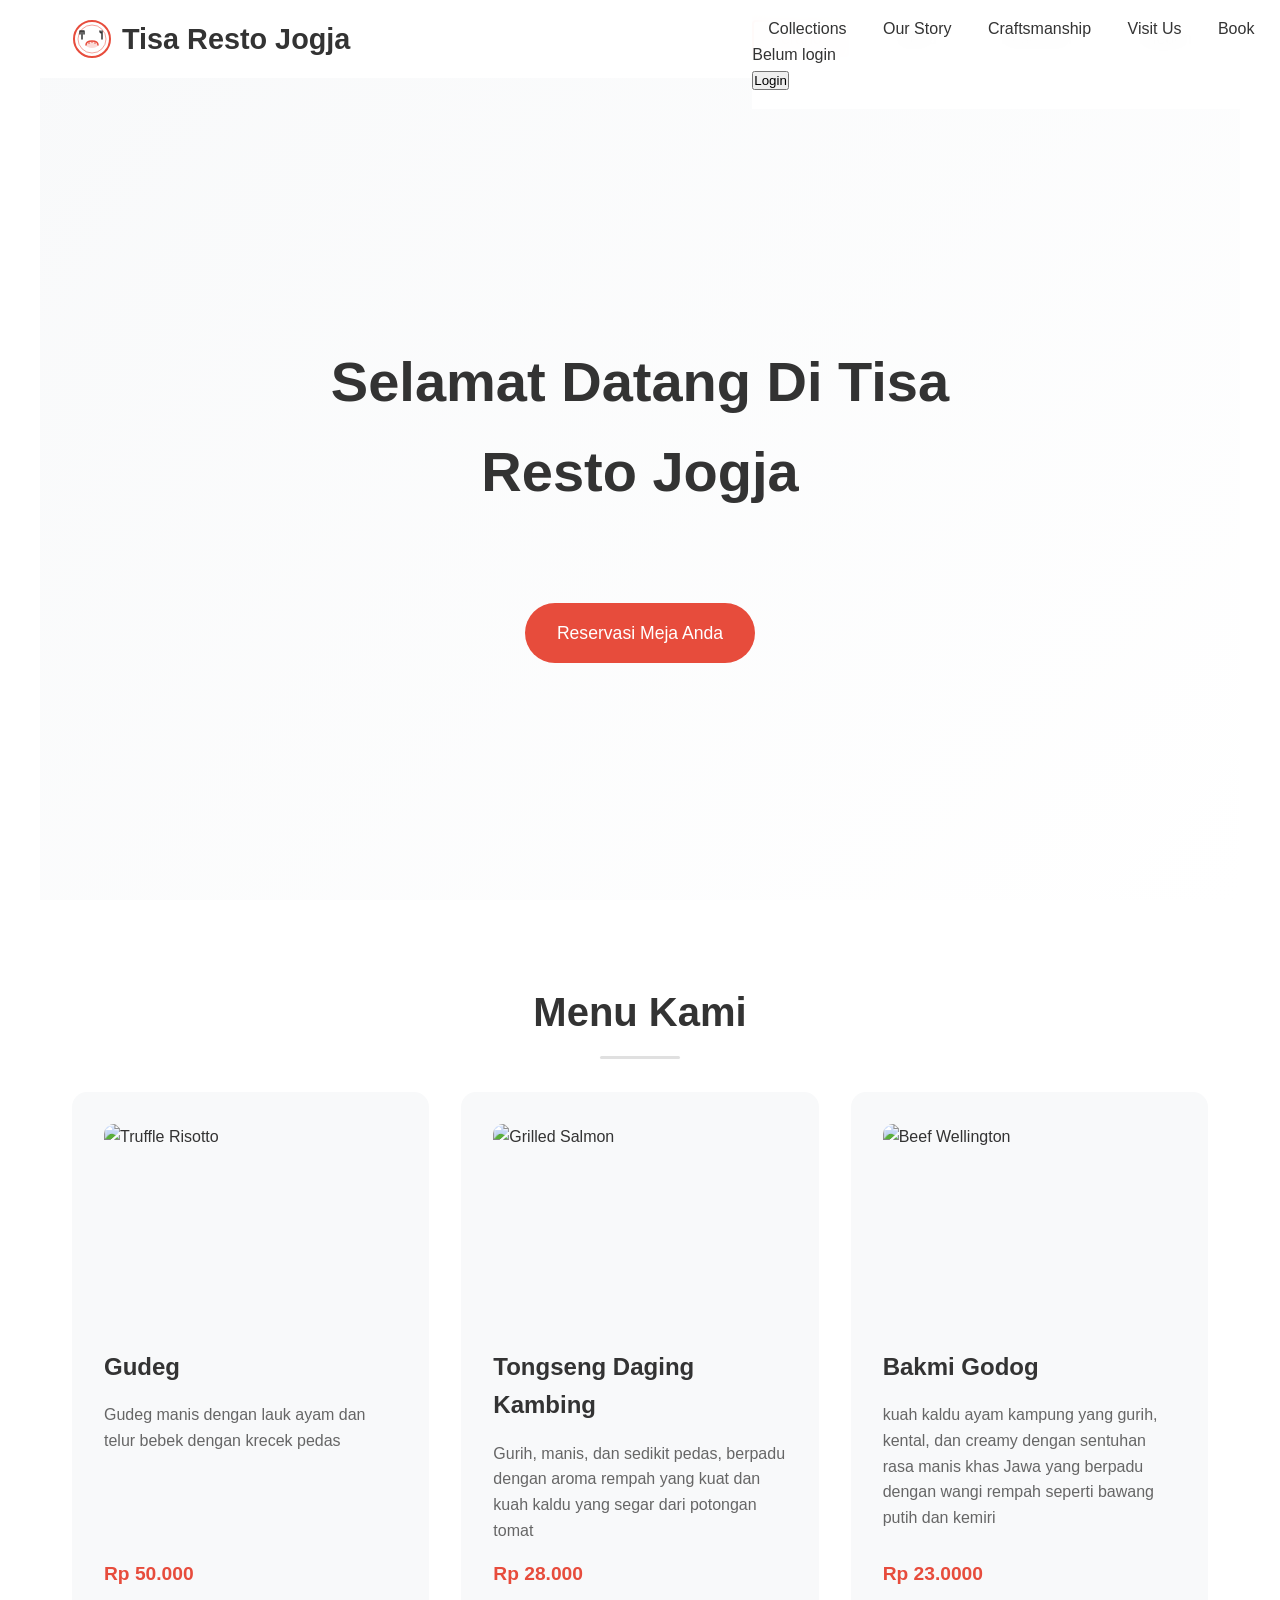
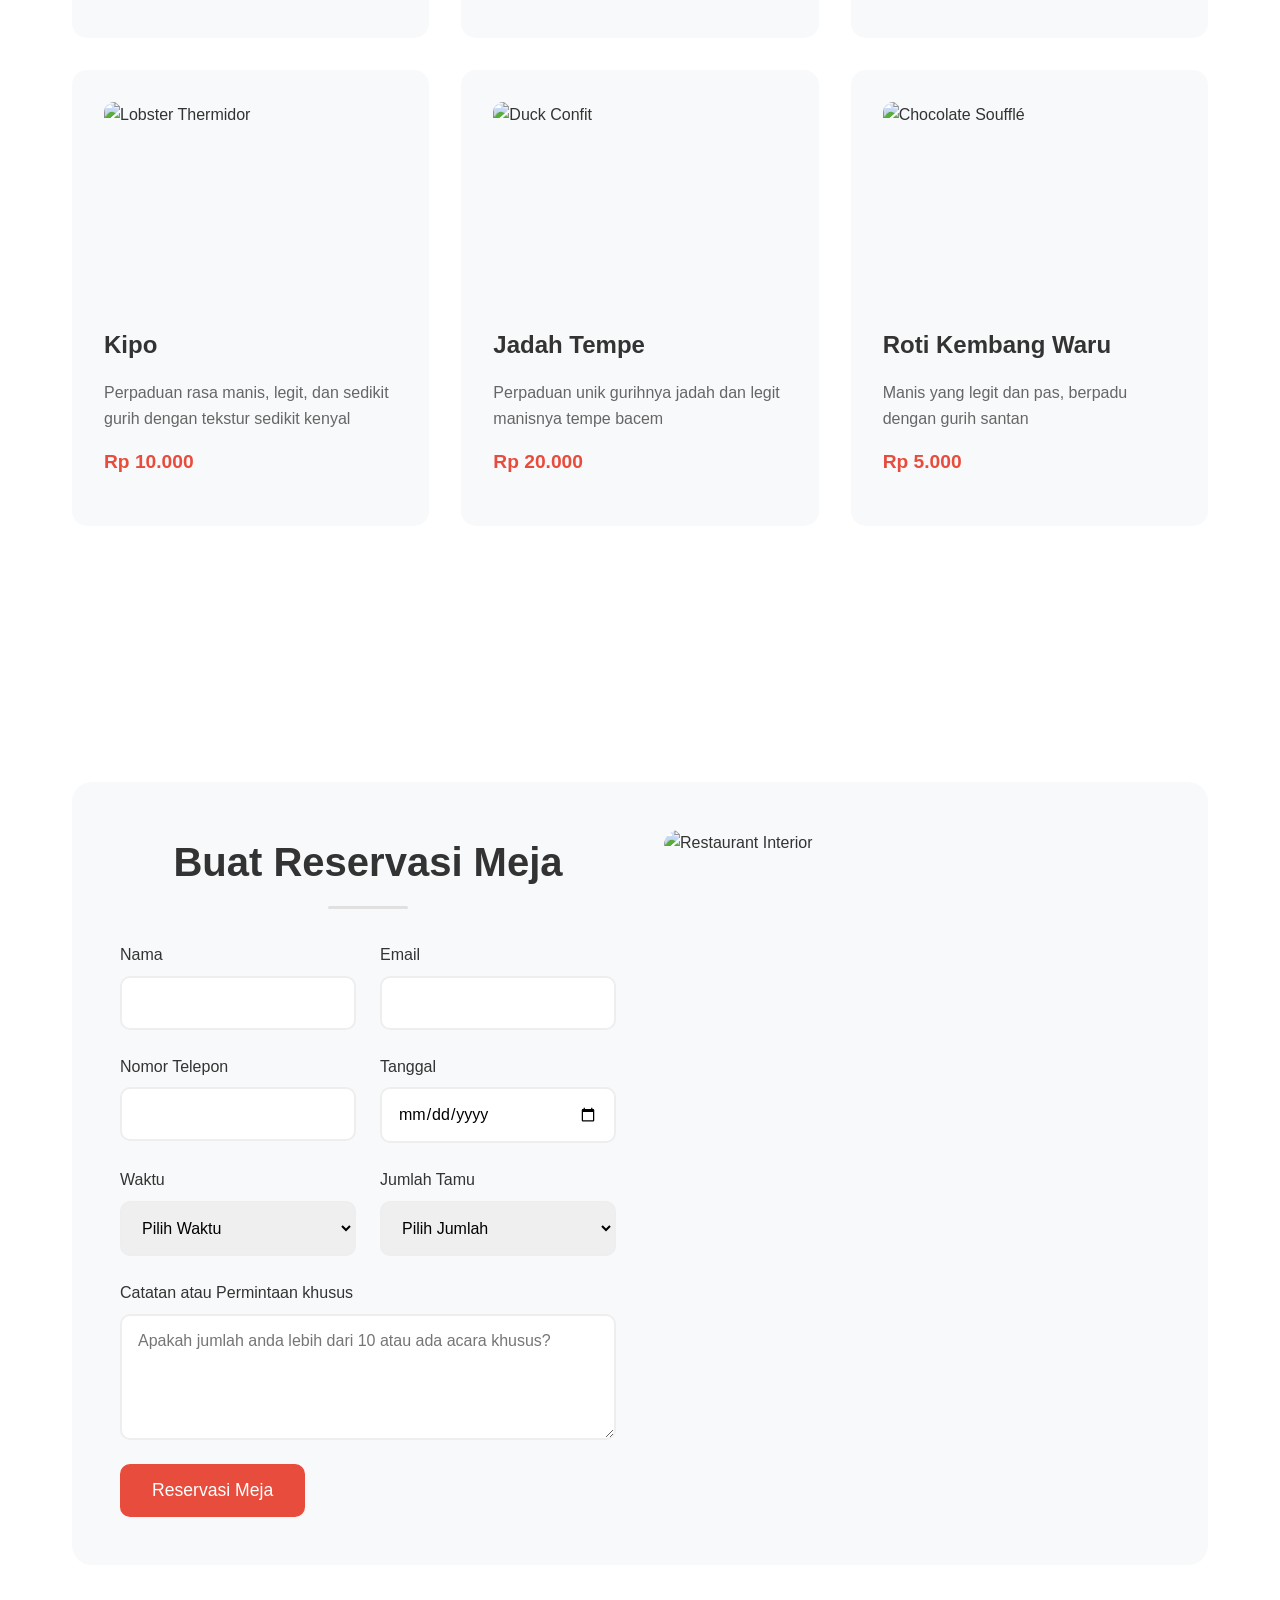
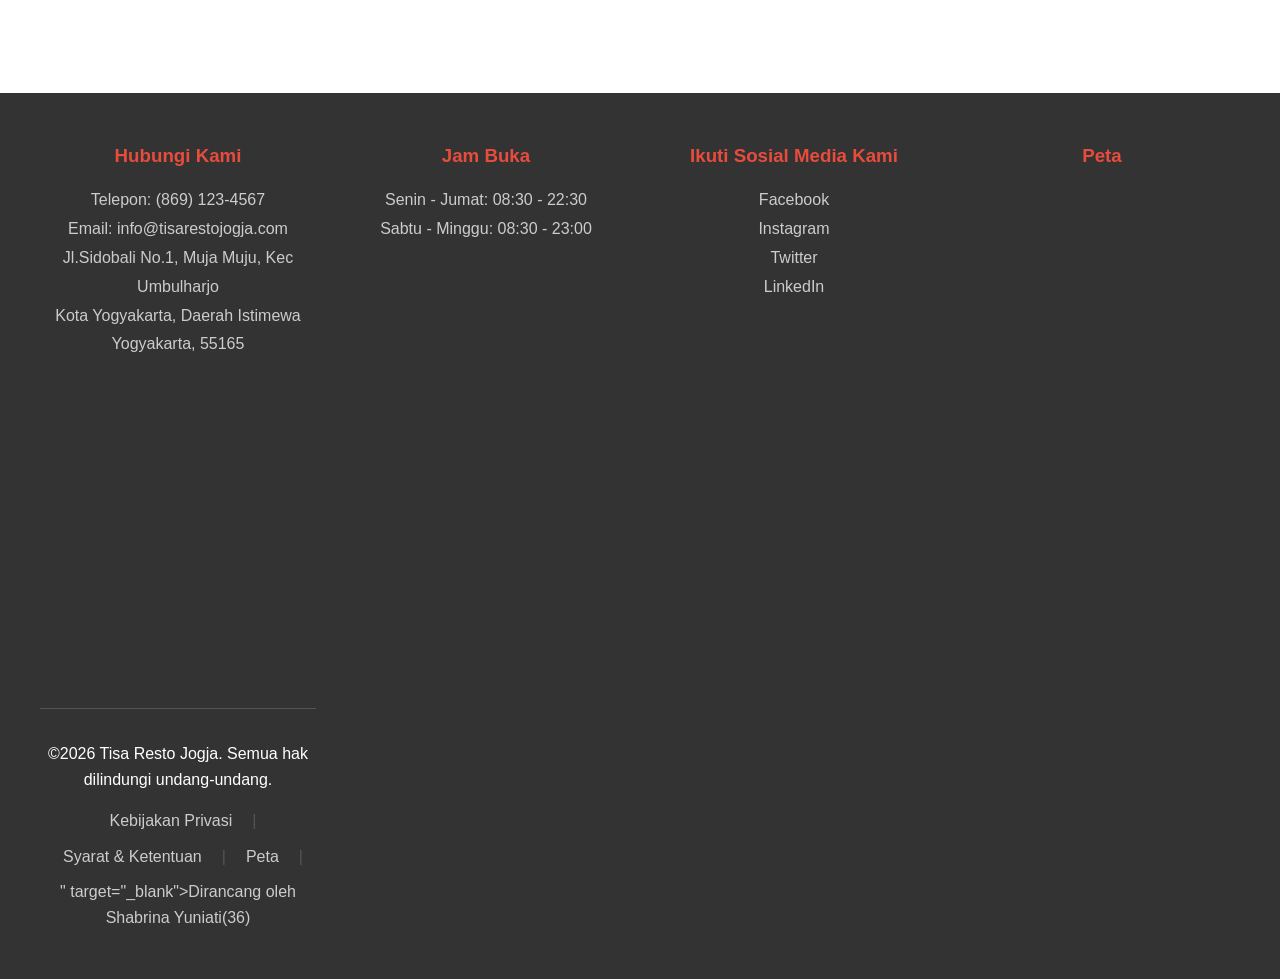
==== index.html @ 6a13082f "Update index.html" ====
<!DOCTYPE html>
<html lang="en">
<head>
    <meta charset="UTF-8">
    <meta name="viewport" content="width=device-width, initial-scale=1.0">
    <title>Tisa Resto Jogja - Makanan Tradisional Jogja</title>
    <link rel="stylesheet" href="tooplate-bistro-elegance.css">
<!--

Tooplate 2148 Bistro Elegance

https://www.tooplate.com/view/2148-bistro-elegance

Free HTML CSS Template

-->
</head>
<body>
    <!-- Navigation -->
    <nav>
        <div class="nav-container">
            <a href="#home" class="logo">
                <svg width="40" height="40" viewBox="0 0 40 40" fill="none" xmlns="http://www.w3.org/2000/svg">
                    <!-- Plate/Circle -->
                    <circle cx="20" cy="20" r="18" stroke="#e74c3c" stroke-width="2" fill="none"/>
                    <circle cx="20" cy="20" r="14" stroke="#e74c3c" stroke-width="1" fill="none" opacity="0.5"/>
                    
                    <!-- Fork -->
                    <path d="M10 12 L10 20 M8 12 L8 15 M12 12 L12 15 M8 12 L12 12" stroke="#333" stroke-width="1.5" stroke-linecap="round" stroke-linejoin="round"/>
                    
                    <!-- Knife -->
                    <path d="M30 12 L30 20 M28 12 Q28 14 30 14" stroke="#333" stroke-width="1.5" stroke-linecap="round" stroke-linejoin="round" fill="none"/>
                    
                    <!-- Chef's hat accent -->
                    <ellipse cx="20" cy="26" rx="6" ry="3" fill="#e74c3c" opacity="0.2"/>
                    <path d="M14 26 C14 24 16 22 20 22 C24 22 26 24 26 26" stroke="#e74c3c" stroke-width="1.5" stroke-linecap="round" fill="none"/>
                    <circle cx="17" cy="24" r="1" fill="#e74c3c" opacity="0.6"/>
                    <circle cx="20" cy="23" r="1" fill="#e74c3c" opacity="0.6"/>
                    <circle cx="23" cy="24" r="1" fill="#e74c3c" opacity="0.6"/>
                </svg>
                <span>Tisa Resto Jogja</span>
            </a>
            <ul class="nav-links">
                <li><a href="#home" class="active">Beranda</a></li>
                <li><a href="#menu">Menu</a></li>
                <li><a href="#reservation">Reservasi</a></li>
                <li><a href="#contact">Telepon</a></li>
            <nav class="nav-main">
                <a href="#collections">Collections</a>
                <a href="#story">Our Story</a>
                <a href="#craftsmanship">Craftsmanship</a>
                <a href="#contact">Visit Us</a>
                <a href="#contact" class="nav-cta">Book </a>
                <p id="userInfo">Belum login</p>
<div id="authArea">
    <button onclick="goLogin()" class="nav-cta">Login</button>
</div>
            </ul>
            <div class="menu-toggle">
                <span></span>
                <span></span>
                <span></span>
            </div>
        </div>
    </nav>

    <!-- Hero Section -->
    <section id="home" class="hero">
        <div class="diagonal-grid"></div>
        <div class="static-decoration"></div>
        <div class="bottom-right-decoration"></div>
        <div class="hero-content">
            <h1>Selamat Datang Di Tisa Resto Jogja</h1>
            <p>
                <span class="text-option">Rasakan keunggulan kuliner dalam suasana yang penuh keanggunan dan kemewahan</span>
                <span class="text-option">Temukan cita rasa istimewa yang dibuat dengan penuh ketelitian</span>
                <span class="text-option">Tempat di mana santapan mewah bertemu dengan momen-momen tak terlupakan</span>
            </p>
            <a href="#reservation" class="cta-btn">Reservasi Meja Anda</a>
        </div>
    </section>

    <!-- Menu Section -->
    <section id="menu">
        <h2>Menu Kami</h2>
        <div class="menu-grid">
            <div class="menu-item">
                <img src="https://images.unsplash.com/photo-1476124369491-e7addf5db371?w=400&h=200&fit=crop&crop=center" alt="Truffle Risotto" class="menu-item-image">
                <div class="menu-item-content">
                    <h3>Gudeg</h3>
                    <p>Gudeg manis dengan lauk ayam dan telur bebek dengan krecek pedas</p>
                    <div class="price">Rp 50.000</div>
                </div>
            </div>
            <div class="menu-item">
                <img src="https://images.unsplash.com/photo-1467003909585-2f8a72700288?w=400&h=200&fit=crop&crop=center" alt="Grilled Salmon" class="menu-item-image">
                <div class="menu-item-content">
                    <h3>Tongseng Daging Kambing</h3>
                    <p>Gurih, manis, dan sedikit pedas, berpadu dengan aroma rempah yang kuat dan kuah kaldu yang segar dari potongan tomat</p>
                    <div class="price">Rp 28.000</div>
                </div>
            </div>
            <div class="menu-item">
                <img src="https://images.unsplash.com/photo-1546833999-b9f581a1996d?w=400&h=200&fit=crop&crop=center" alt="Beef Wellington" class="menu-item-image">
                <div class="menu-item-content">
                    <h3>Bakmi Godog</h3>
                    <p>kuah kaldu ayam kampung yang gurih, kental, dan creamy dengan sentuhan rasa manis khas Jawa yang berpadu dengan wangi rempah seperti bawang putih dan kemiri</p>
                    <div class="price">Rp 23.0000</div>
                </div>
            </div>
            <div class="menu-item">
                <img src="https://images.unsplash.com/photo-1615141982883-c7ad0e69fd62?w=400&h=200&fit=crop&crop=center" alt="Lobster Thermidor" class="menu-item-image">
                <div class="menu-item-content">
                    <h3>Kipo</h3>
                    <p>Perpaduan rasa manis, legit, dan sedikit gurih dengan tekstur sedikit kenyal</p>
                    <div class="price">Rp 10.000</div>
                </div>
            </div>
            <div class="menu-item">
                <img src="https://images.unsplash.com/photo-1544025162-d76694265947?w=400&h=200&fit=crop&crop=center" alt="Duck Confit" class="menu-item-image">
                <div class="menu-item-content">
                    <h3>Jadah Tempe</h3>
                    <p>Perpaduan unik gurihnya jadah dan legit manisnya tempe bacem</p>
                    <div class="price">Rp 20.000</div>
                </div>
            </div>
            <div class="menu-item">
                <img src="https://images.unsplash.com/photo-1578985545062-69928b1d9587?w=400&h=200&fit=crop&crop=center" alt="Chocolate Soufflé" class="menu-item-image">
                <div class="menu-item-content">
                    <h3>Roti Kembang Waru</h3>
                    <p>Manis yang legit dan pas, berpadu dengan gurih santan</p>
                    <div class="price">Rp 5.000</div>
                </div>
            </div>
        </div>
    </section>

    <!-- Reservation Section -->
    <section id="reservation">
        <div class="reservation">
            <div class="reservation-left">
                <h2>Buat Reservasi Meja</h2>
                <form class="reservation-form" onsubmit="handleReservation(event)">
                    <div class="form-group">
                        <label for="name">Nama</label>
                        <input type="text" id="name" name="name" required>
                    </div>
                    <div class="form-group">
                        <label for="email">Email</label>
                        <input type="email" id="email" name="email" required>
                    </div>
                    <div class="form-group">
                        <label for="phone">Nomor Telepon</label>
                        <input type="tel" id="phone" name="phone" required>
                    </div>
                    <div class="form-group">
                        <label for="date">Tanggal</label>
                        <input type="date" id="date" name="date" required>
                    </div>
                    <div class="form-group">
                        <label for="time">Waktu</label>
                        <select id="time" name="time" required>
                            <option value="">Pilih Waktu</option>
                            <option value="17:00">09:00</option>
                            <option value="17:30">10:00</option>
                            <option value="18:00">13:00</option>
                            <option value="18:30">14:00</option>
                            <option value="19:00">16:00</option>
                            <option value="19:30">17:00</option>
                            <option value="20:00">19:00</option>
                            <option value="20:30">20:00</option>
                            <option value="21:00">21:00</option>
                        </select>
                    </div>
                    <div class="form-group">
                        <label for="guests">Jumlah Tamu</label>
                        <select id="guests" name="guests" required>
                            <option value="">Pilih Jumlah</option>
                            <option value="1">1</option>
                            <option value="2">2</option>
                            <option value="3">3</option>
                            <option value="4">4</option>
                            <option value="5">5</option>
                            <option value="6">6</option>
                            <option value="7">7</option>
                            <option value="8">8</option>
                            <option value="9">9</option>
                            <option value="10">10</option>
                        </select>
                    </div>
                    <div class="form-group full-width">
                        <label for="special">Catatan atau Permintaan khusus</label>
                        <textarea id="special" name="special" rows="5" placeholder="Apakah jumlah anda lebih dari 10 atau ada acara khusus?"></textarea>
                    </div>
                    <button type="submit" class="submit-btn">Reservasi Meja</button>
                </form>
            </div>
            <div class="reservation-right">
                <img src="https://images.unsplash.com/photo-1517248135467-4c7edcad34c4?w=800&h=600&fit=crop&crop=center" alt="Restaurant Interior" class="reservation-image">
            </div>
        </div>
    </section>

    <!-- Footer -->
    <footer id="contact">
        <div class="footer-content">
            <div class="footer-section">
                <h3>Hubungi Kami</h3>
                <p>Telepon: (869) 123-4567<br>
                Email: info@tisarestojogja.com<br>
                Jl.Sidobali No.1, Muja Muju, Kec Umbulharjo<br>
                Kota Yogyakarta, Daerah Istimewa Yogyakarta, 55165</p>
            </div>
            <div class="footer-section">
                <h3>Jam Buka</h3>
                <p>Senin - Jumat: 08:30 - 22:30<br>
                Sabtu - Minggu: 08:30 - 23:00<br>
            </div>
            <div class="footer-section">
                <h3>Ikuti Sosial Media Kami</h3>
                <p><a href="#">Facebook</a><br>
                <a href="#">Instagram</a><br>
                <a href="#">Twitter</a><br>
                <a href="#">LinkedIn</a></p>
            </div>
            <div class="footer-section">
                <h3>Peta</h3>
            <iframe src="https://www.google.com/maps/embed?pb=!1m18!1m12!1m3!1d3952.8996318537265!2d110.39538499999999!3d-7.800449999999997!2m3!1f0!2f0!3f0!3m2!1i1024!2i768!4f13.1!3m3!1m2!1s0x2e7a5704cda73563%3A0x203dd9b6541ffe28!2sOFTHREE%20JOGS!5e0!3m2!1sid!2sid!4v1779525097001!5m2!1sid!2sid" width="600" height="450" style="border:0;" allowfullscreen="" loading="lazy" referrerpolicy="no-referrer-when-downgrade"></iframe>
        </div>
        <div style="margin-top: 2rem; padding-top: 2rem; border-top: 1px solid #555; text-align: center;">
            <p>&copy;2026 Tisa Resto Jogja. Semua hak dilindungi undang-undang.</p>
            <div class="footer-links">
                <a href="#">Kebijakan Privasi</a>
                <span>|</span>
                <a href="#">Syarat & Ketentuan</a>
                <span>|</span>
                <a href="#">Peta</a>
                <span>|</span>
                <a rel="nofollow noopener" href="<iframe src="https://www.google.com/maps/embed?pb=!1m18!1m12!1m3!1d3952.8996318537265!2d110.39538499999999!3d-7.800449999999997!2m3!1f0!2f0!3f0!3m2!1i1024!2i768!4f13.1!3m3!1m2!1s0x2e7a5704cda73563%3A0x203dd9b6541ffe28!2sOFTHREE%20JOGS!5e0!3m2!1sid!2sid!4v1779525097001!5m2!1sid!2sid" width="600" height="450" style="border:0;" allowfullscreen="" loading="lazy" referrerpolicy="no-referrer-when-downgrade"></iframe>" target="_blank">Dirancang oleh Shabrina Yuniati(36)</a>
            </div>
        </div>
    </footer>

    <!-- Ingredients Modal -->
    <div id="ingredientsModal" class="modal">
        <div class="modal-content">
            <span class="close" onclick="closeModal()">&times;</span>
            <h3 id="modalTitle">Dish Ingredients</h3>
            <ul id="ingredientsList" class="ingredient-list"></ul>
        </div>
    </div>
    </footer>
    <script src="template-maison-doree.js"></script>
      <script src="login/js/welcome.js"></script>
</body>
</html>
---- tooplate-bistro-elegance.css ----
@charset "utf-8";
/* CSS Document 

Tooplate 2148 Bistro Elegance

https://www.tooplate.com/view/2148-bistro-elegance

*/

* {
	margin: 0;
	padding: 0;
	box-sizing: border-box;
}

body {
	font-family: 'Arial', sans-serif;
	line-height: 1.6;
	color: #333;
	background: #fff;
	overflow-x: hidden;
}

/* Navigation */
nav {
	position: fixed;
	top: 0;
	width: 100%;
	background: rgba(255, 255, 255, 0.95);
	backdrop-filter: blur(10px);
	z-index: 1000;
	padding: 1rem 0;
	transition: all 0.3s ease;
}

.nav-container {
	max-width: 1200px;
	margin: 0 auto;
	display: flex;
	justify-content: space-between;
	align-items: center;
	padding: 0 2rem;
}

.logo {
	font-size: 1.8rem;
	font-weight: bold;
	color: #333;
	text-decoration: none;
	display: flex;
	align-items: center;
	gap: 10px;
	transition: all 0.3s ease;
}

.logo:hover {
	transform: translateY(-2px);
}

.logo svg {
	transition: transform 0.3s ease;
}

.logo:hover svg {
	transform: rotate(-10deg) scale(1.1);
}

.nav-links {
	display: flex;
	list-style: none;
	gap: 2rem;
}

.nav-links a {
	text-decoration: none;
	color: #333;
	font-weight: 500;
	transition: all 0.3s ease;
	cursor: pointer;
	padding: 8px 16px;
	border-radius: 4px;
	position: relative;
}

.nav-links a:hover,
.nav-links a.active {
	color: #e74c3c;
	border: 2px solid #e74c3c;
}

.menu-toggle {
	display: none;
	flex-direction: column;
	cursor: pointer;
}

.menu-toggle span {
	width: 25px;
	height: 3px;
	background: #333;
	margin: 3px 0;
	transition: 0.3s;
}

/* Hero Section with Diagonal Grid */
.hero {
	height: 100vh;
	position: relative;
	display: flex;
	align-items: center;
	justify-content: center;
	overflow: hidden;
	background: linear-gradient(135deg, #f8f9fa 0%, #ffffff 100%);
}

.diagonal-grid {
	position: absolute;
	bottom: 0;
	left: 0;
	width: 100%;
	height: 100%;
	overflow: hidden;
	z-index: 1;
}

.soft-block {
	position: absolute;
	height: 800px;
	background: #f0f0f0;
	transform: rotate(45deg);
	animation: moveBackForth 20s ease-in-out infinite;
	border-radius: 5px;
	opacity: 0.4;
}

@keyframes moveBackForth {

	0%,
	100% {
		transform: translateX(-50px) rotate(45deg);
	}

	50% {
		transform: translateX(50px) rotate(45deg);
	}
}

.static-decoration {
	position: absolute;
	top: 0;
	right: 0;
	width: 400px;
	height: 400px;
	pointer-events: none;
	z-index: 1;
}

.bottom-right-decoration {
	position: absolute;
	bottom: 80px;
	right: 0;
	width: 300px;
	height: 200px;
	pointer-events: none;
	z-index: 1;
}

.static-block {
	position: absolute;
	background: linear-gradient(45deg, #f0f0f0, #e5e5e5, #f5f5f5);
	transform: rotate(45deg);
	border-radius: 3px;
	opacity: 0.6;
}

.static-block-outline {
	position: absolute;
	background: transparent;
	border: 2px solid #e0e0e0;
	transform: rotate(45deg);
	border-radius: 3px;
	opacity: 0.6;
}

.red-block {
	position: absolute;
	background: #e74c3c;
	transform: rotate(45deg);
	border-radius: 4px;
	opacity: 0.7;
}

.red-block-outline {
	position: absolute;
	background: transparent;
	border: 2px solid #e74c3c;
	transform: rotate(45deg);
	border-radius: 4px;
	opacity: 0.7;
}

.hero-content {
	text-align: center;
	z-index: 2;
	max-width: 800px;
	padding: 0 2rem;
	margin-top: 100px;
}

.hero h1 {
	font-size: 3.5rem;
	margin-bottom: 1rem;
	animation: fadeInUp 1s ease;
}

.hero p {
	font-size: 1.2rem;
	margin-bottom: 2rem;
	color: #666;
	animation: fadeInUp 1s ease 0.3s both;
	position: relative;
	min-height: 2em;
	display: flex;
	justify-content: center;
	align-items: center;
}

.text-option {
	position: absolute;
	width: 100%;
	text-align: center;
	left: 0;
	right: 0;
	opacity: 0;
	animation: textCycle 12s ease-in-out infinite;
	white-space: normal;
	padding: 0 20px;
}

.text-option:nth-child(1) {
	animation-delay: 0s;
}

.text-option:nth-child(2) {
	animation-delay: 4s;
}

.text-option:nth-child(3) {
	animation-delay: 8s;
}

@keyframes textCycle {

	0%,
	100% {
		opacity: 0;
		transform: translateY(20px) scale(0.95);
	}

	8%,
	25% {
		opacity: 1;
		transform: translateY(0) scale(1);
	}

	33% {
		opacity: 0;
		transform: translateY(-20px) scale(0.95);
	}
}

.cta-btn {
	background: #e74c3c;
	color: white;
	padding: 1rem 2rem;
	border: none;
	border-radius: 50px;
	font-size: 1.1rem;
	cursor: pointer;
	transition: all 0.3s ease;
	animation: fadeInUp 1s ease 0.6s both;
	text-decoration: none;
	display: inline-block;
}

.cta-btn:hover {
	background: #c0392b;
	transform: translateY(-3px);
	box-shadow: 0 10px 20px rgba(231, 76, 60, 0.3);
}

@keyframes fadeInUp {
	from {
		opacity: 0;
		transform: translateY(30px);
	}

	to {
		opacity: 1;
		transform: translateY(0);
	}
}

/* Section Styles */
section {
	padding: 5rem 2rem;
	max-width: 1200px;
	margin: 0 auto;
}

h2 {
	font-size: 2.5rem;
	text-align: center;
	margin-bottom: 3rem;
	color: #333;
	position: relative;
}

h2::after {
	content: '';
	position: absolute;
	bottom: -15px;
	left: 50%;
	transform: translateX(-50%);
	width: 80px;
	height: 3px;
	background: #e0e0e0;
	border-radius: 2px;
}

/* Menu Section */
.menu-grid {
	display: grid;
	grid-template-columns: repeat(auto-fit, minmax(300px, 1fr));
	gap: 2rem;
	margin-bottom: 3rem;
}

.menu-item {
	background: #f8f9fa;
	padding: 2rem;
	border-radius: 15px;
	transition: all 0.3s ease;
	cursor: pointer;
	position: relative;
	overflow: hidden;
	display: flex;
	flex-direction: column;
	height: 100%;
}

.menu-item-image {
	width: 100%;
	height: 200px;
	border-radius: 10px;
	margin-bottom: 1.5rem;
	object-fit: cover;
	transition: transform 0.3s ease;
}

.menu-item-image:hover {
	transform: scale(1.05);
}

.menu-item-content {
	flex: 1;
	display: flex;
	flex-direction: column;
}

.menu-item::before {
	content: '';
	position: absolute;
	top: 0;
	left: -100%;
	width: 100%;
	height: 100%;
	background: linear-gradient(90deg, transparent, rgba(231, 76, 60, 0.1), transparent);
	transition: left 0.5s ease;
}

.menu-item:hover::before {
	left: 100%;
}

.menu-item:hover {
	transform: translateY(-10px);
	box-shadow: 0 20px 40px rgba(0, 0, 0, 0.1);
}

.menu-item h3 {
	color: #333;
	margin-bottom: 1rem;
	font-size: 1.5rem;
}

.menu-item p {
	color: #666;
	margin-bottom: 1rem;
}

.price {
	font-size: 1.2rem;
	font-weight: bold;
	color: #e74c3c;
	margin-top: auto;
	margin-bottom: 1rem;
}

.ingredients-btn {
	background: none;
	border: 2px solid #e74c3c;
	color: #e74c3c;
	padding: 0.5rem 1rem;
	border-radius: 25px;
	cursor: pointer;
	transition: all 0.3s ease;
	margin-top: 1rem;
}

.ingredients-btn:hover {
	background: #e74c3c;
	color: white;
}

/* Ingredients Modal */
.modal {
	display: none;
	position: fixed;
	z-index: 2000;
	left: 0;
	top: 0;
	width: 100%;
	height: 100%;
	background: rgba(0, 0, 0, 0.8);
	animation: fadeIn 0.3s ease;
}

.modal-content {
	background: white;
	margin: 10% auto;
	padding: 2rem;
	border-radius: 15px;
	width: 90%;
	max-width: 500px;
	position: relative;
	animation: slideIn 0.3s ease;
}

@keyframes fadeIn {
	from {
		opacity: 0;
	}

	to {
		opacity: 1;
	}
}

@keyframes slideIn {
	from {
		transform: translateY(-50px);
		opacity: 0;
	}

	to {
		transform: translateY(0);
		opacity: 1;
	}
}

.close {
	position: absolute;
	right: 1rem;
	top: 1rem;
	font-size: 2rem;
	cursor: pointer;
	color: #999;
}

.close:hover {
	color: #333;
}

.ingredient-list {
	list-style: none;
	margin-top: 1rem;
}

.ingredient-list li {
	padding: 0.5rem 0;
	border-bottom: 1px solid #eee;
	display: flex;
	justify-content: space-between;
}

.allergen {
	color: #e74c3c;
	font-weight: bold;
}

/* Reservation Section */
.reservation {
	background: #f8f9fa;
	border-radius: 20px;
	padding: 3rem;
	margin: 3rem 0;
	display: grid;
	grid-template-columns: 1fr 1fr;
	gap: 3rem;
	align-items: center;
}

.reservation-left {
	width: 100%;
}

.reservation-right {
	width: 100%;
	height: 100%;
	min-height: 500px;
	position: relative;
	border-radius: 15px;
	overflow: hidden;
}

.reservation-image {
	width: 100%;
	height: 100%;
	object-fit: cover;
	border-radius: 15px;
}

.reservation-form {
	display: grid;
	grid-template-columns: repeat(2, 1fr);
	gap: 1.5rem;
	margin-top: 2rem;
}

.form-group {
	display: flex;
	flex-direction: column;
}

.form-group.full-width {
	grid-column: 1 / -1;
}

.form-group label {
	margin-bottom: 0.5rem;
	font-weight: 500;
	color: #333;
}

.form-group input,
.form-group select,
.form-group textarea {
	padding: 1rem;
	border: 2px solid #eee;
	border-radius: 10px;
	font-size: 1rem;
	font-family: 'Arial', sans-serif;
	transition: border-color 0.3s ease;
	resize: vertical;
}

.form-group textarea {
	min-height: 120px;
}

.form-group input:focus,
.form-group select:focus,
.form-group textarea:focus {
	outline: none;
	border-color: #e74c3c;
}

.submit-btn {
	grid-column: 1 / -1;
	background: #e74c3c;
	color: white;
	padding: 1rem 2rem;
	border: none;
	border-radius: 10px;
	font-size: 1.1rem;
	cursor: pointer;
	transition: all 0.3s ease;
	justify-self: start;
}

.submit-btn:hover {
	background: #c0392b;
	transform: translateY(-2px);
}

/* Footer */
footer {
	background: #333;
	color: white;
	text-align: center;
	padding: 3rem 2rem;
}

.footer-content {
	max-width: 1200px;
	margin: 0 auto;
	display: grid;
	grid-template-columns: repeat(auto-fit, minmax(250px, 1fr));
	gap: 2rem;
}

.footer-section h3 {
	margin-bottom: 1rem;
	color: #e74c3c;
}

.footer-section p,
.footer-section a {
	color: #ccc;
	text-decoration: none;
	line-height: 1.8;
}

.footer-section a:hover {
	color: #e74c3c;
}

.footer-links {
	display: flex;
	justify-content: center;
	align-items: center;
	flex-wrap: wrap;
	gap: 10px;
	margin-top: 1rem;
}

.footer-links a {
	color: #ccc;
	text-decoration: none;
	padding: 0 10px;
	transition: color 0.3s ease;
}

.footer-links a:hover {
	color: #e74c3c;
}

.footer-links span {
	color: #555;
}

/* Mobile Responsive */
@media (max-width: 768px) {
	.nav-links {
		position: fixed;
		top: 70px;
		left: -100%;
		width: 100%;
		height: calc(100vh - 70px);
		background: white;
		flex-direction: column;
		align-items: center;
		justify-content: flex-start;
		padding-top: 2rem;
		transition: left 0.3s ease;
	}

	.nav-links.active {
		left: 0;
	}

	.menu-toggle {
		display: flex;
	}

	.hero-content {
		margin-top: 80px;
		margin-bottom: 80px;
	}

	.hero h1 {
		font-size: 2.5rem;
	}

	.hero p {
		font-size: 1rem;
	}

	h2 {
		font-size: 2rem;
	}

	section {
		padding: 3rem 1rem;
	}

	.reservation {
		padding: 2rem 1rem;
		grid-template-columns: 1fr;
		gap: 2rem;
	}

	.reservation-right {
		min-height: 300px;
	}

	.modal-content {
		width: 95%;
		margin: 20% auto;
	}
}

@media (max-width: 480px) {
	.hero-content {
		margin-top: 80px;
		margin-bottom: 80px;
	}

	.hero h1 {
		font-size: 2rem;
	}

	.menu-grid {
		grid-template-columns: 1fr;
	}

	.reservation-form {
		grid-template-columns: 1fr;
	}
}
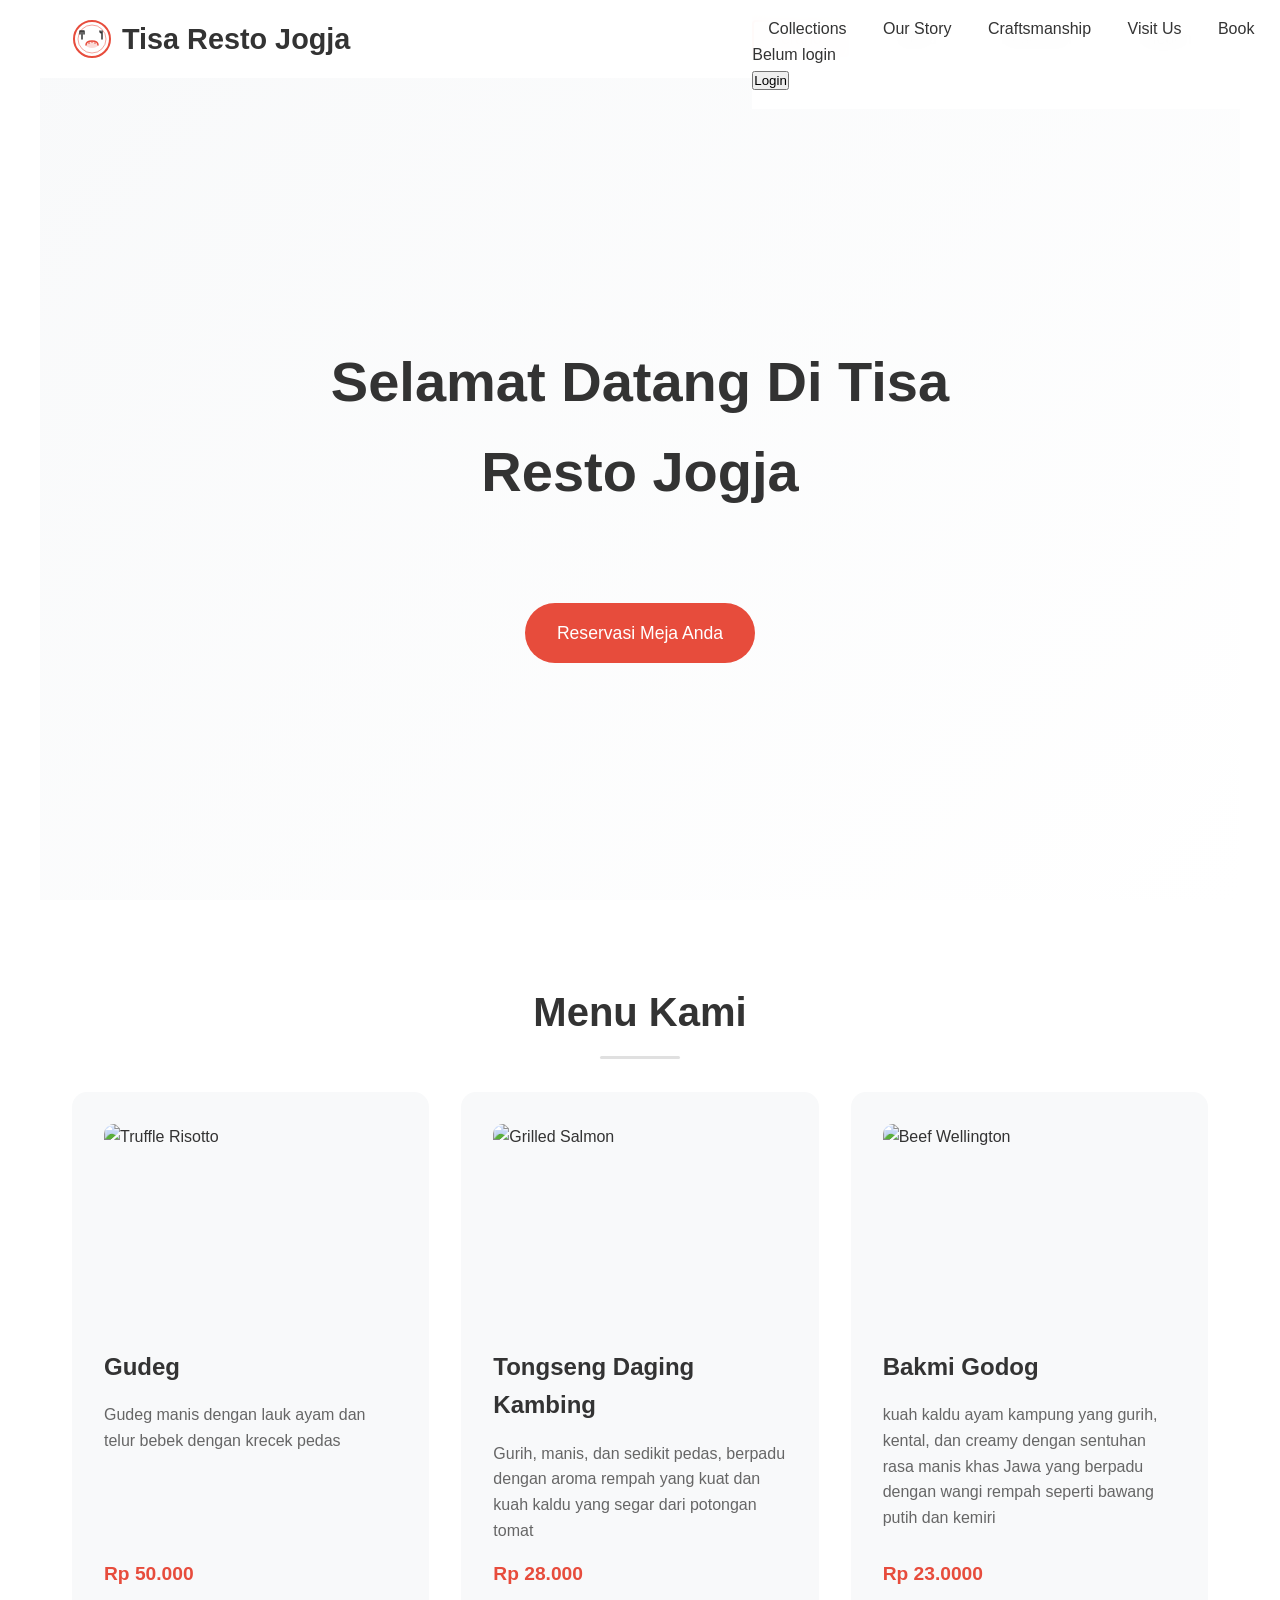
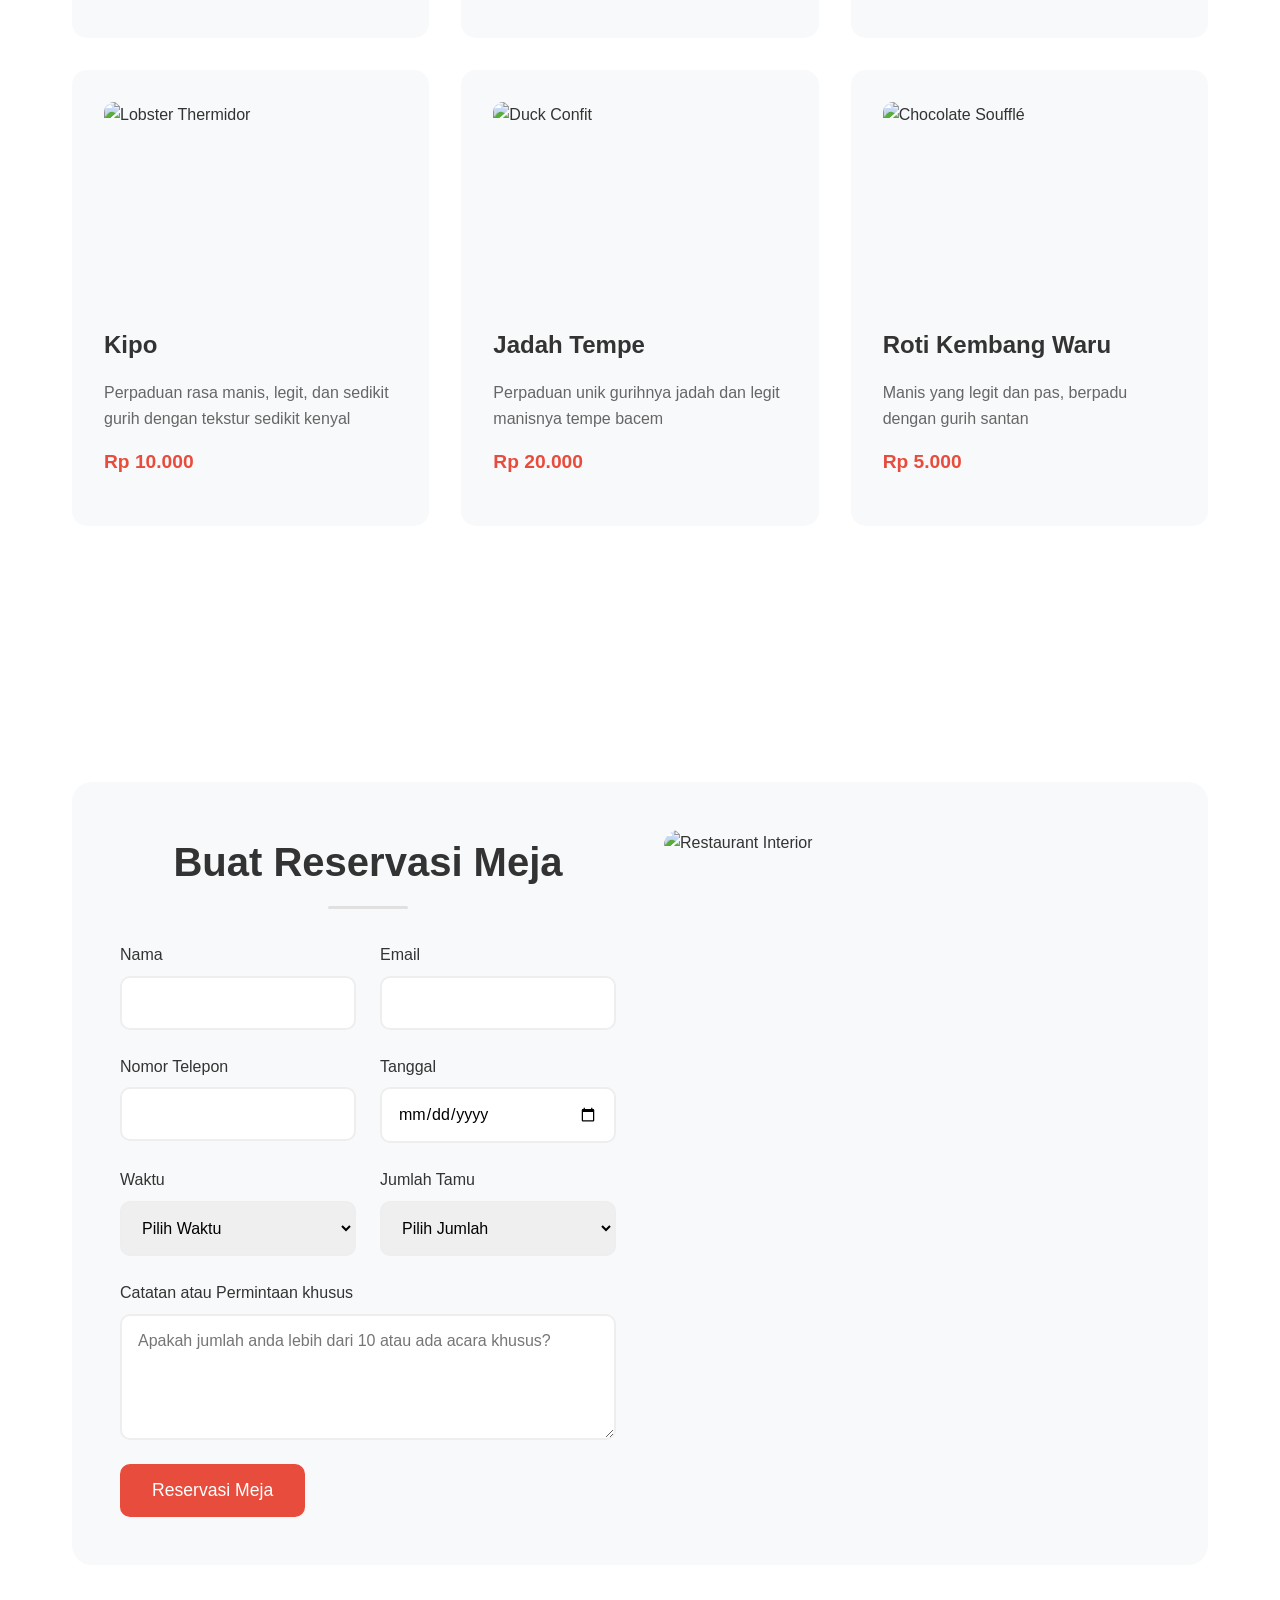
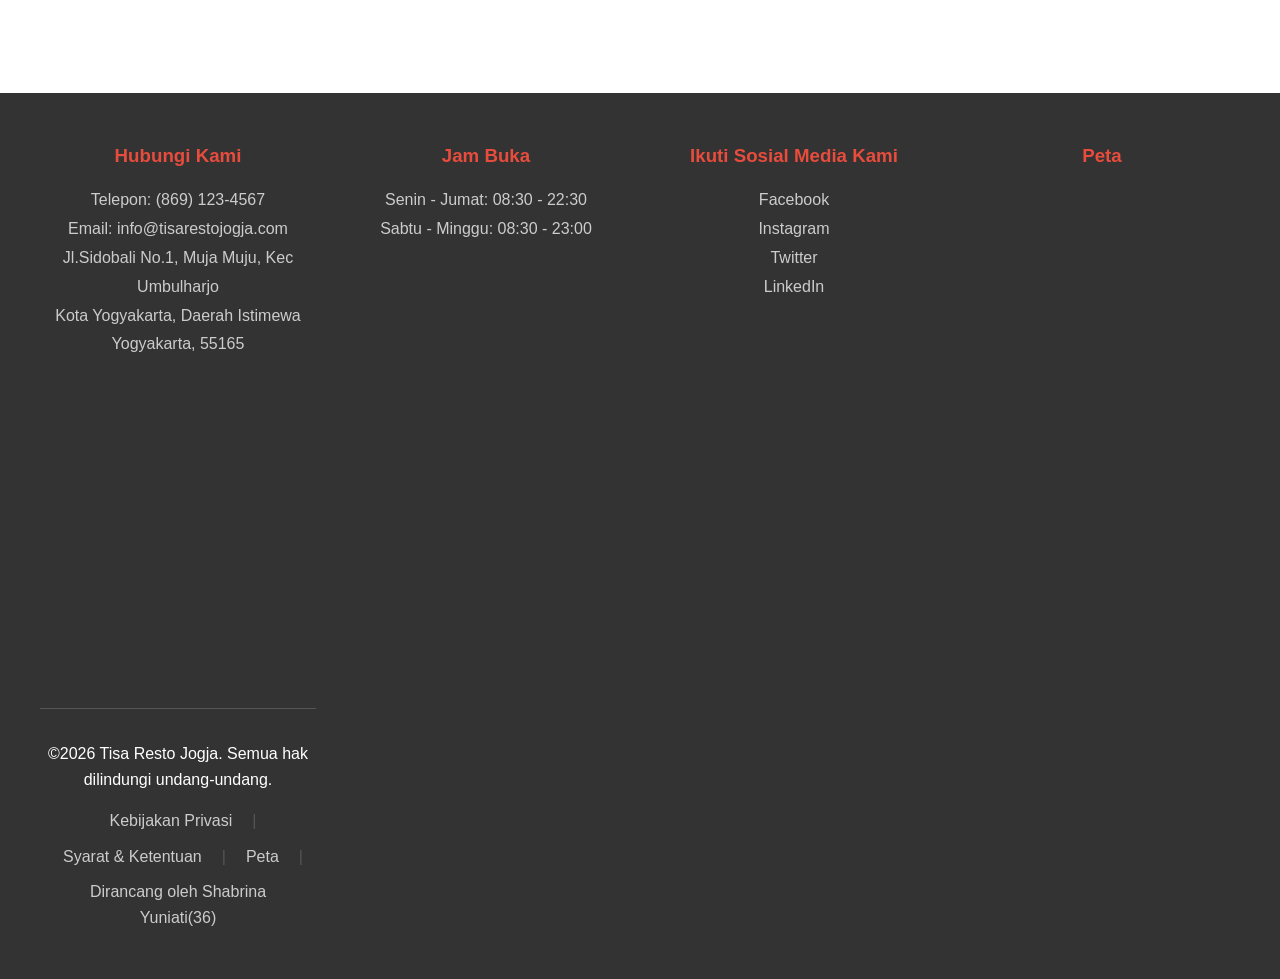
==== commit 751216d0: "Update index.html" ====
--- a/index.html
+++ b/index.html
@@ -225,8 +225,8 @@
             </div>
             <div class="footer-section">
                 <h3>Peta</h3>
-            <iframe src="https://www.google.com/maps/embed?pb=!1m18!1m12!1m3!1d3952.8996318537265!2d110.39538499999999!3d-7.800449999999997!2m3!1f0!2f0!3f0!3m2!1i1024!2i768!4f13.1!3m3!1m2!1s0x2e7a5704cda73563%3A0x203dd9b6541ffe28!2sOFTHREE%20JOGS!5e0!3m2!1sid!2sid!4v1779525097001!5m2!1sid!2sid" width="600" height="450" style="border:0;" allowfullscreen="" loading="lazy" referrerpolicy="no-referrer-when-downgrade"></iframe>
-        </div>
+                <iframe src="https://www.google.com/maps/embed?pb=!1m18!1m12!1m3!1d3952.8996318537265!2d110.39538499999999!3d-7.800449999999997!2m3!1f0!2f0!3f0!3m2!1i1024!2i768!4f13.1!3m3!1m2!1s0x2e7a57669d43fe55%3A0x75fae1bb400d4da5!2sSMA%20Negeri%208%20Yogyakarta!5e0!3m2!1sid!2sid!4v1779547520065!5m2!1sid!2sid" width="600" height="450" style="border:0;" allowfullscreen="" loading="lazy" referrerpolicy="no-referrer-when-downgrade"></iframe>
+             </div>
         <div style="margin-top: 2rem; padding-top: 2rem; border-top: 1px solid #555; text-align: center;">
             <p>&copy;2026 Tisa Resto Jogja. Semua hak dilindungi undang-undang.</p>
             <div class="footer-links">
@@ -236,19 +236,9 @@
                 <span>|</span>
                 <a href="#">Peta</a>
                 <span>|</span>
-                <a rel="nofollow noopener" href="<iframe src="https://www.google.com/maps/embed?pb=!1m18!1m12!1m3!1d3952.8996318537265!2d110.39538499999999!3d-7.800449999999997!2m3!1f0!2f0!3f0!3m2!1i1024!2i768!4f13.1!3m3!1m2!1s0x2e7a5704cda73563%3A0x203dd9b6541ffe28!2sOFTHREE%20JOGS!5e0!3m2!1sid!2sid!4v1779525097001!5m2!1sid!2sid" width="600" height="450" style="border:0;" allowfullscreen="" loading="lazy" referrerpolicy="no-referrer-when-downgrade"></iframe>" target="_blank">Dirancang oleh Shabrina Yuniati(36)</a>
-            </div>
-        </div>
-    </footer>
-
-    <!-- Ingredients Modal -->
-    <div id="ingredientsModal" class="modal">
-        <div class="modal-content">
-            <span class="close" onclick="closeModal()">&times;</span>
-            <h3 id="modalTitle">Dish Ingredients</h3>
-            <ul id="ingredientsList" class="ingredient-list"></ul>
-        </div>
-    </div>
+                <a rel="nofollow noopener" href="https://kawaishanio-design.github.io/RitiMedi.com/" target="_blank">Dirancang oleh Shabrina Yuniati(36)</a>
+            </div>
+        </div>
     </footer>
     <script src="template-maison-doree.js"></script>
       <script src="login/js/welcome.js"></script>
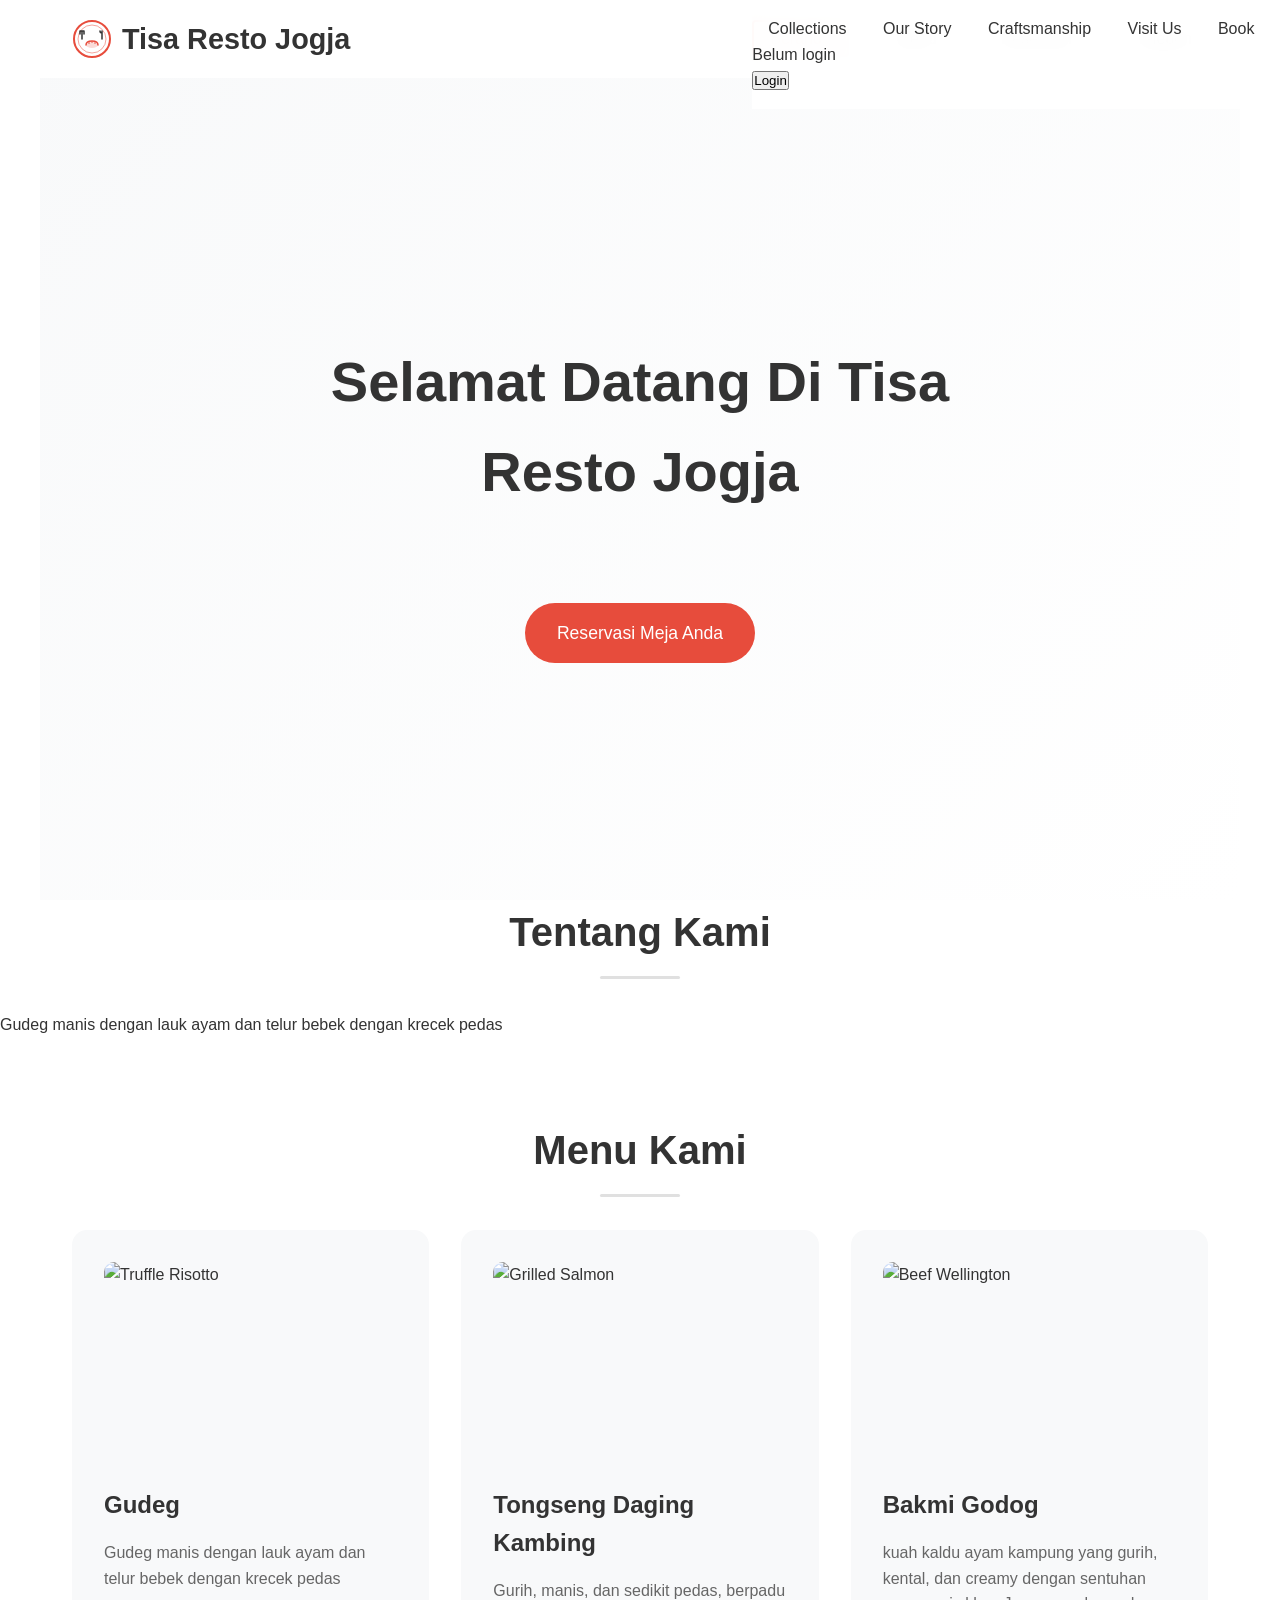
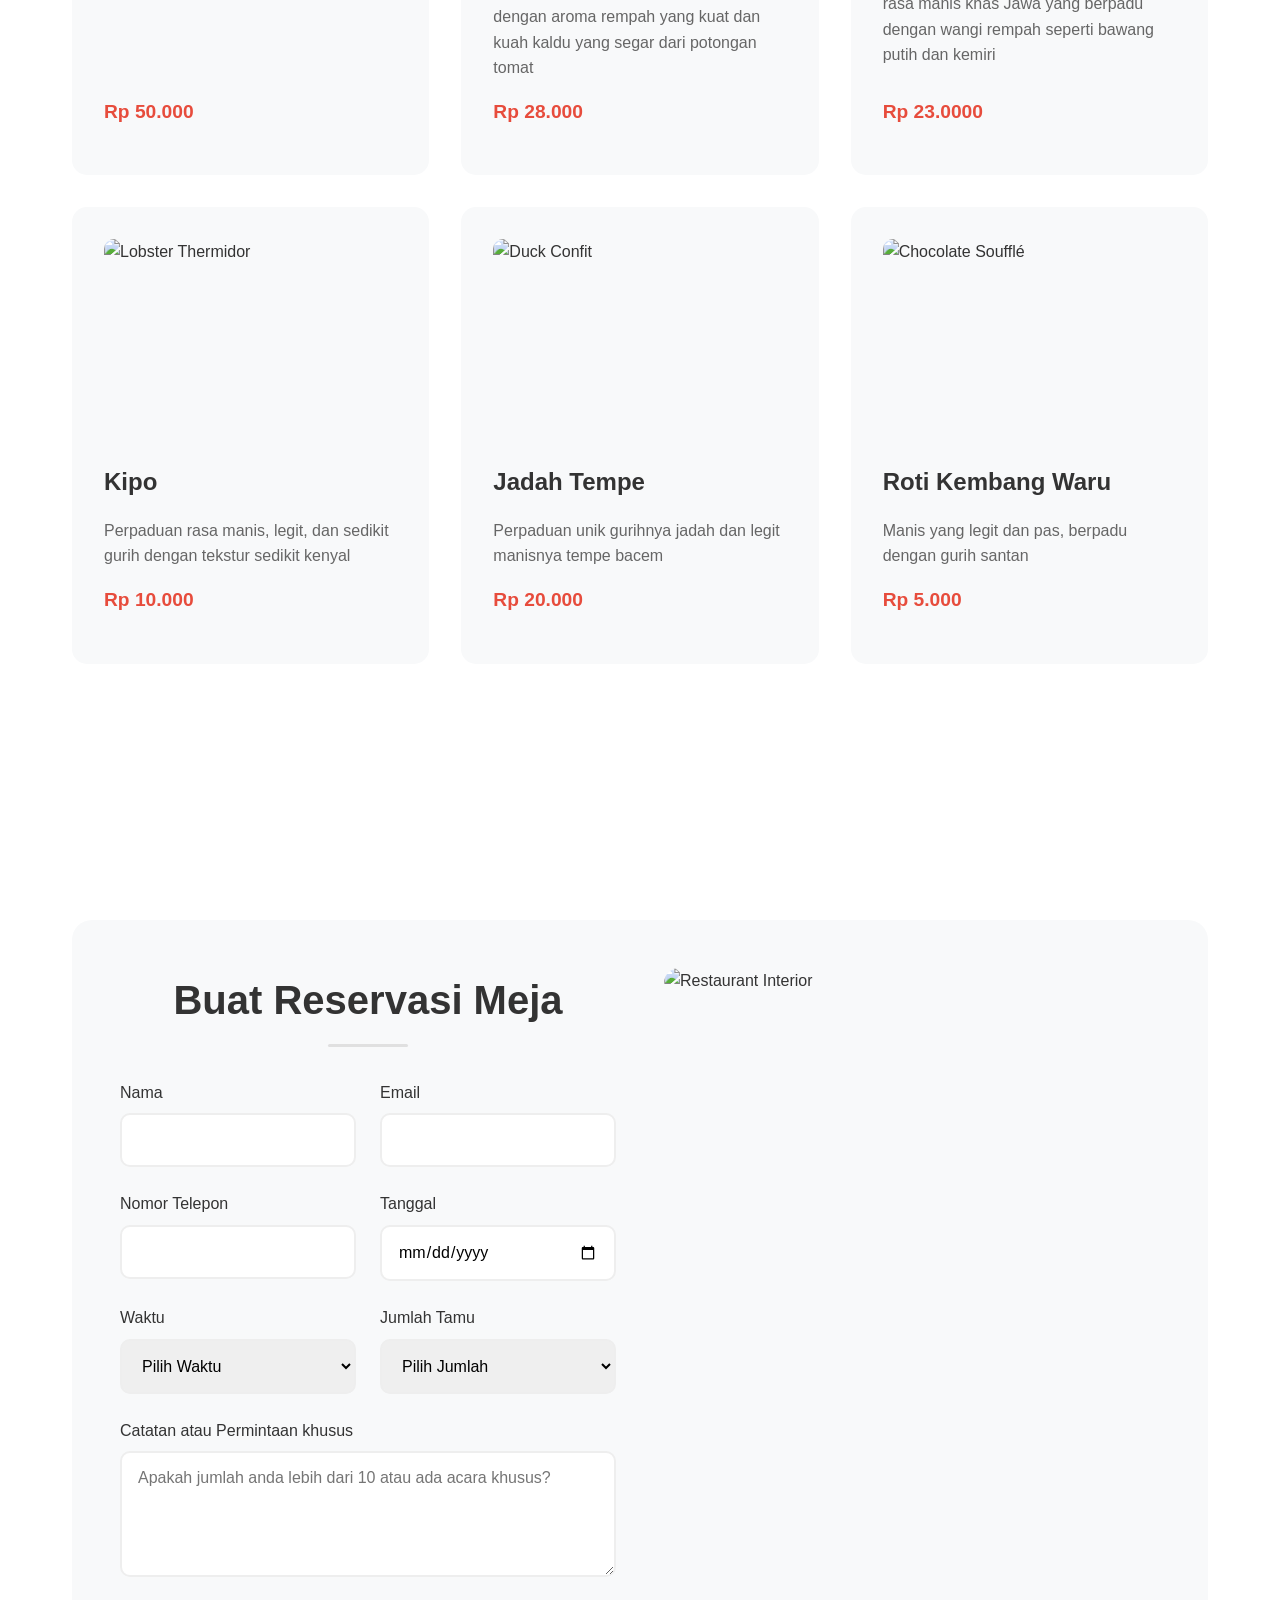
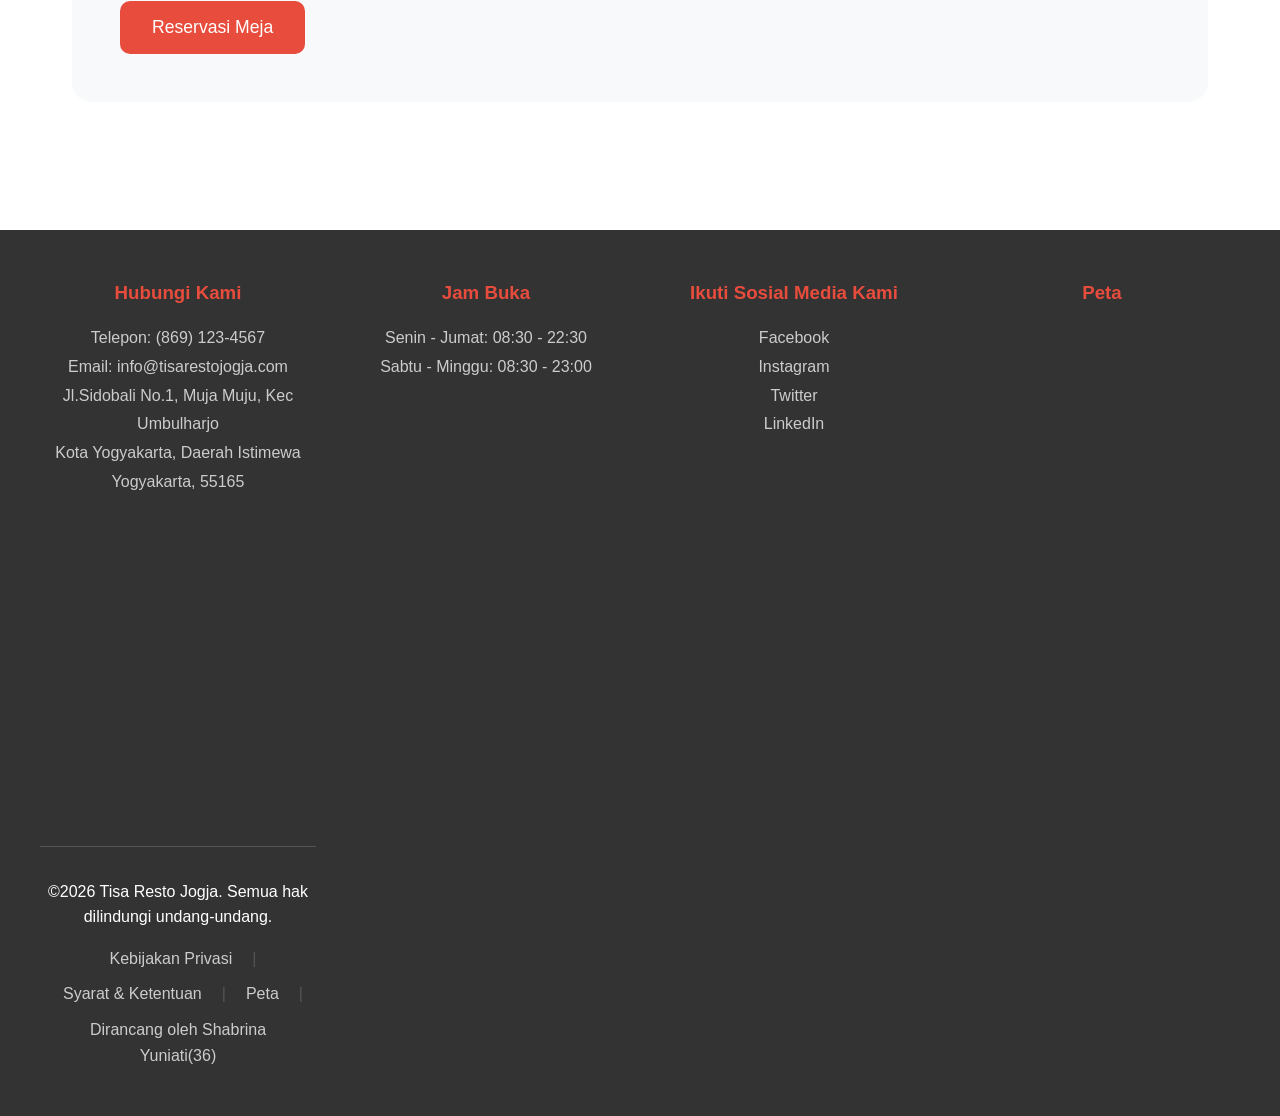
==== commit e9e79876: "Update index.html" ====
--- a/index.html
+++ b/index.html
@@ -79,7 +79,9 @@
             <a href="#reservation" class="cta-btn">Reservasi Meja Anda</a>
         </div>
     </section>
-
+        <h2>Tentang Kami</h2>
+            <p>Gudeg manis dengan lauk ayam dan telur bebek dengan krecek pedas</p>
+    
     <!-- Menu Section -->
     <section id="menu">
         <h2>Menu Kami</h2>
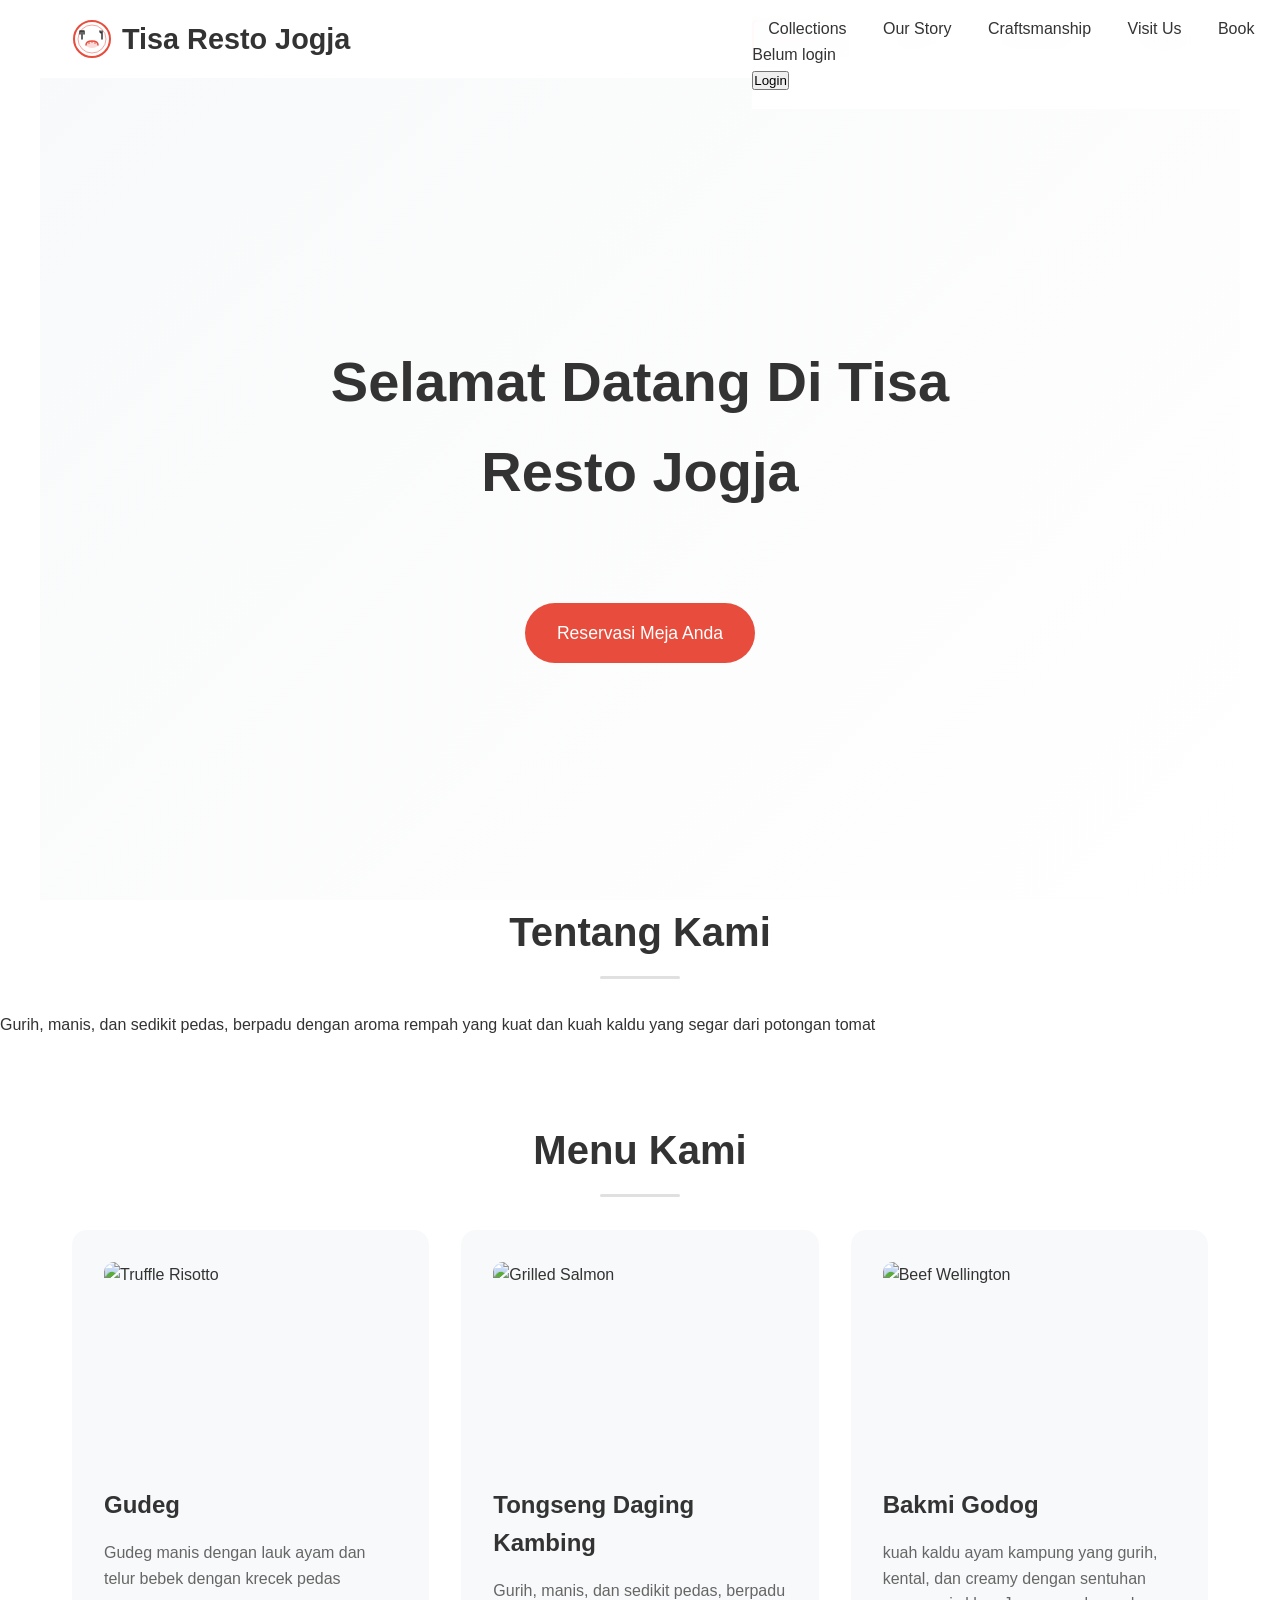
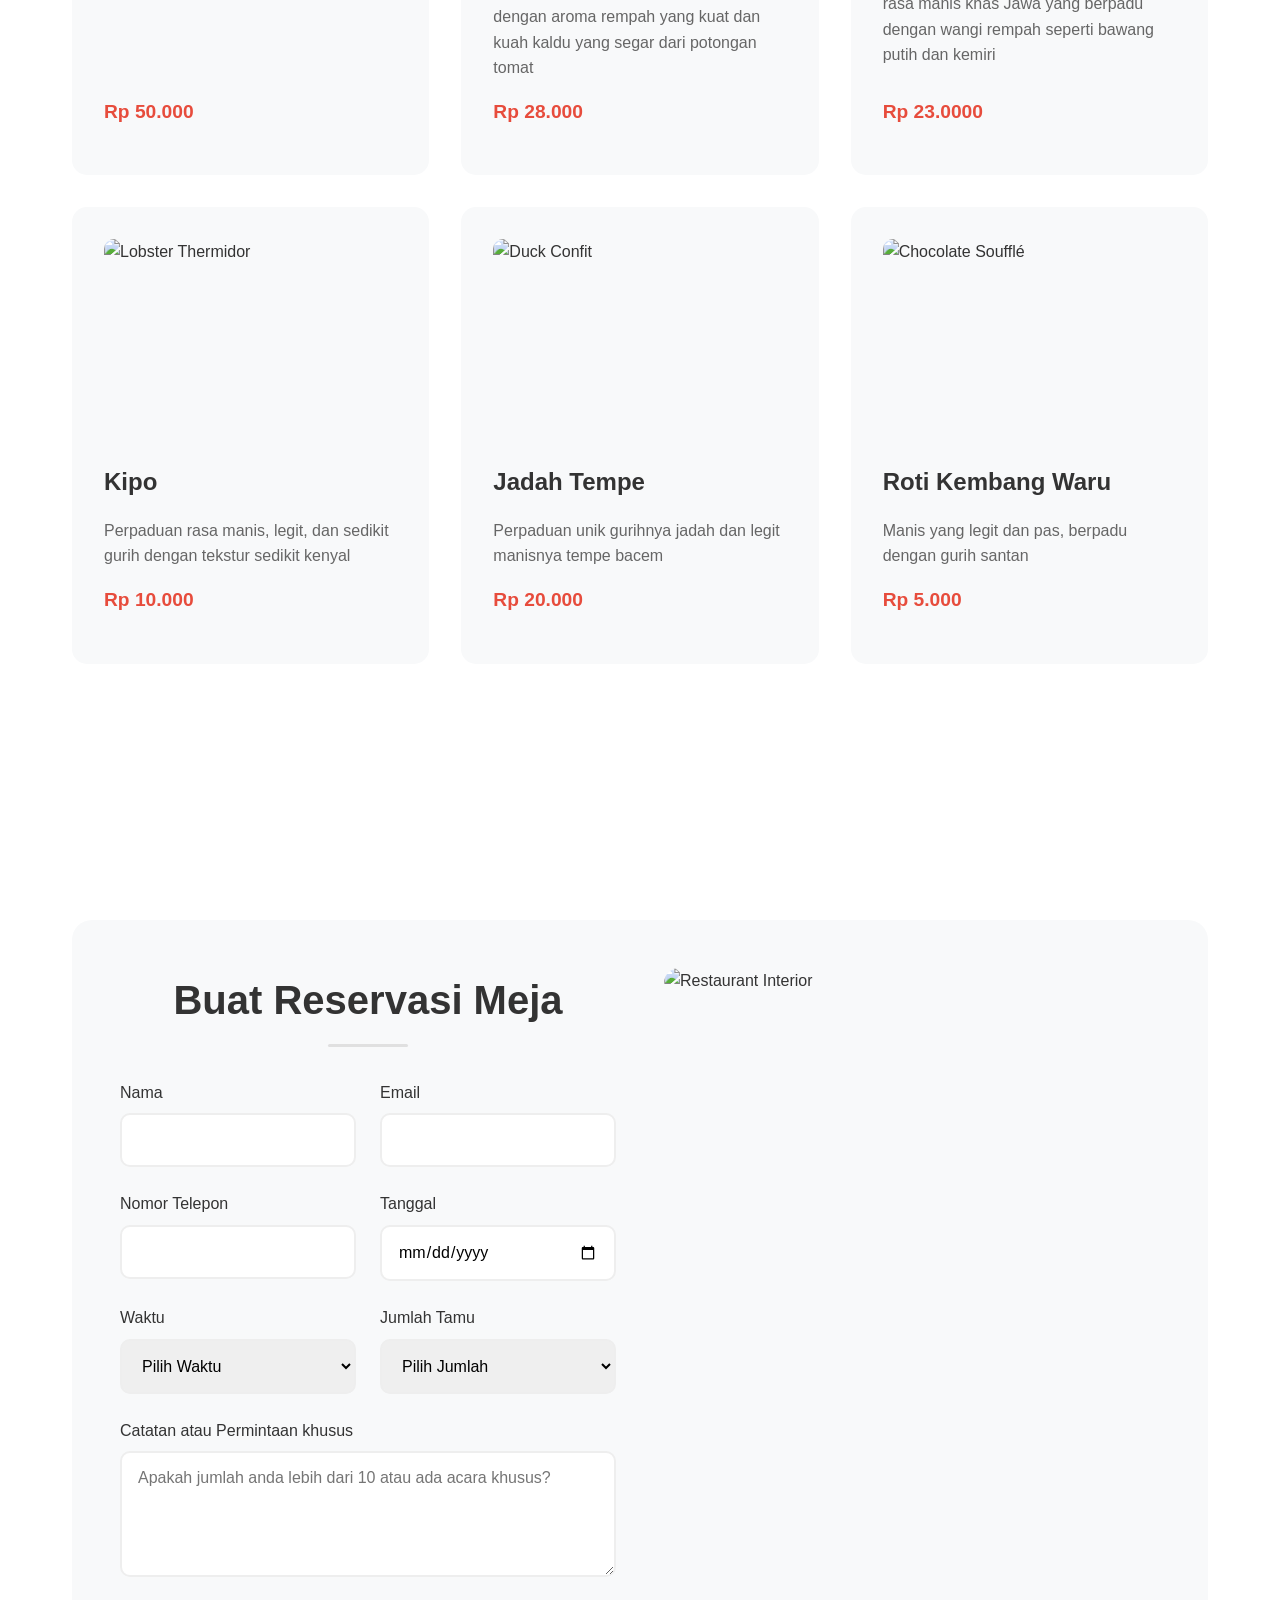
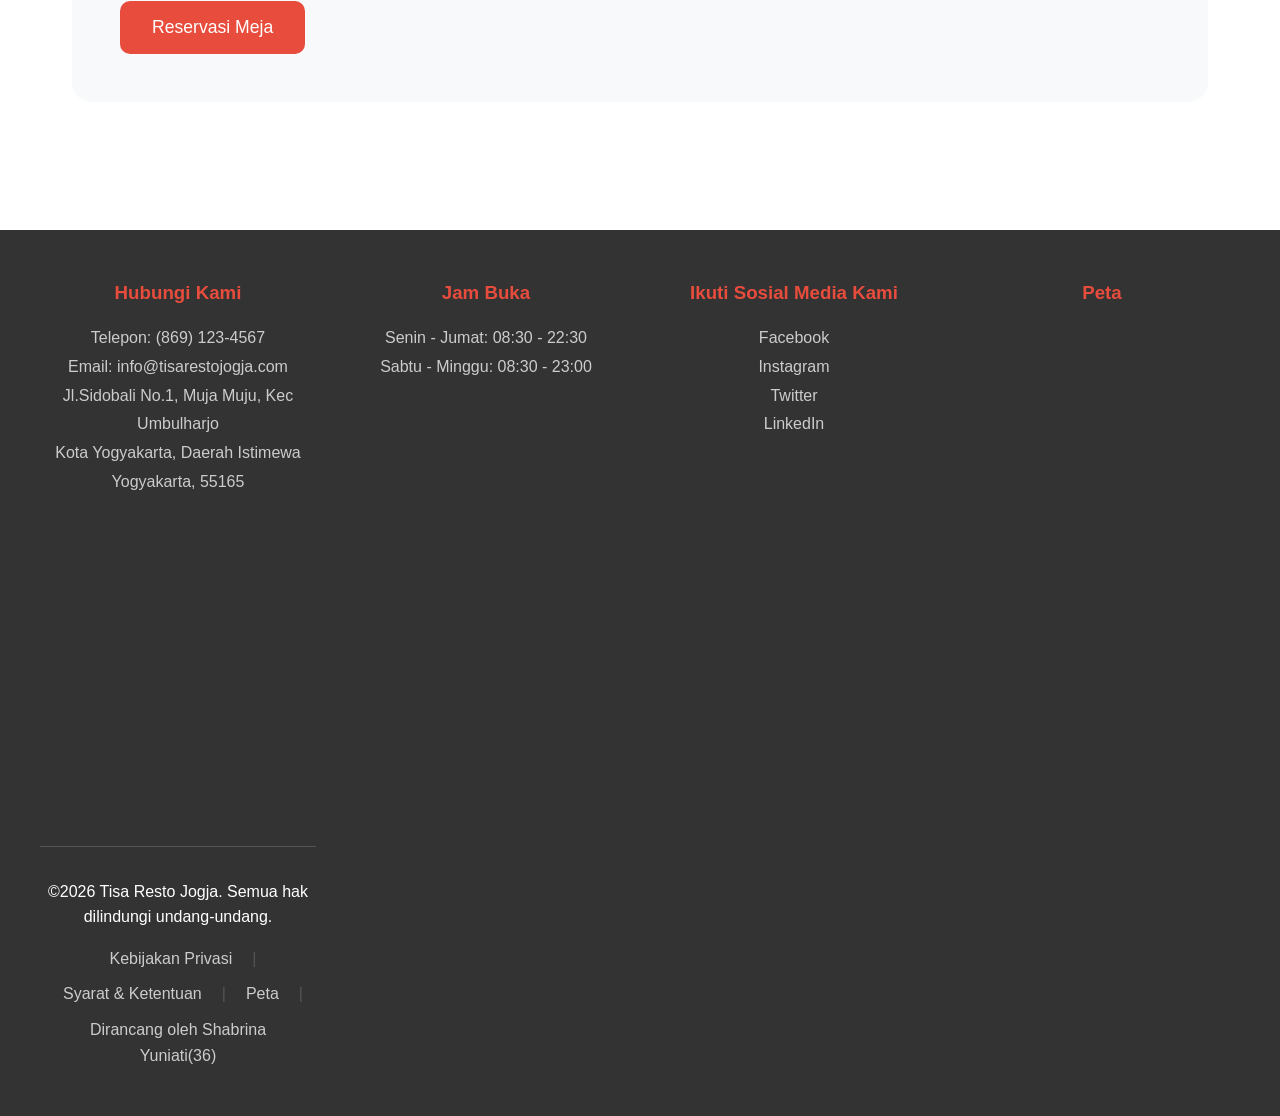
==== commit 46ffc2bc: "Update index.html" ====
--- a/index.html
+++ b/index.html
@@ -80,7 +80,7 @@
         </div>
     </section>
         <h2>Tentang Kami</h2>
-            <p>Gudeg manis dengan lauk ayam dan telur bebek dengan krecek pedas</p>
+                         <p>Gurih, manis, dan sedikit pedas, berpadu dengan aroma rempah yang kuat dan kuah kaldu yang segar dari potongan tomat</p>
     
     <!-- Menu Section -->
     <section id="menu">
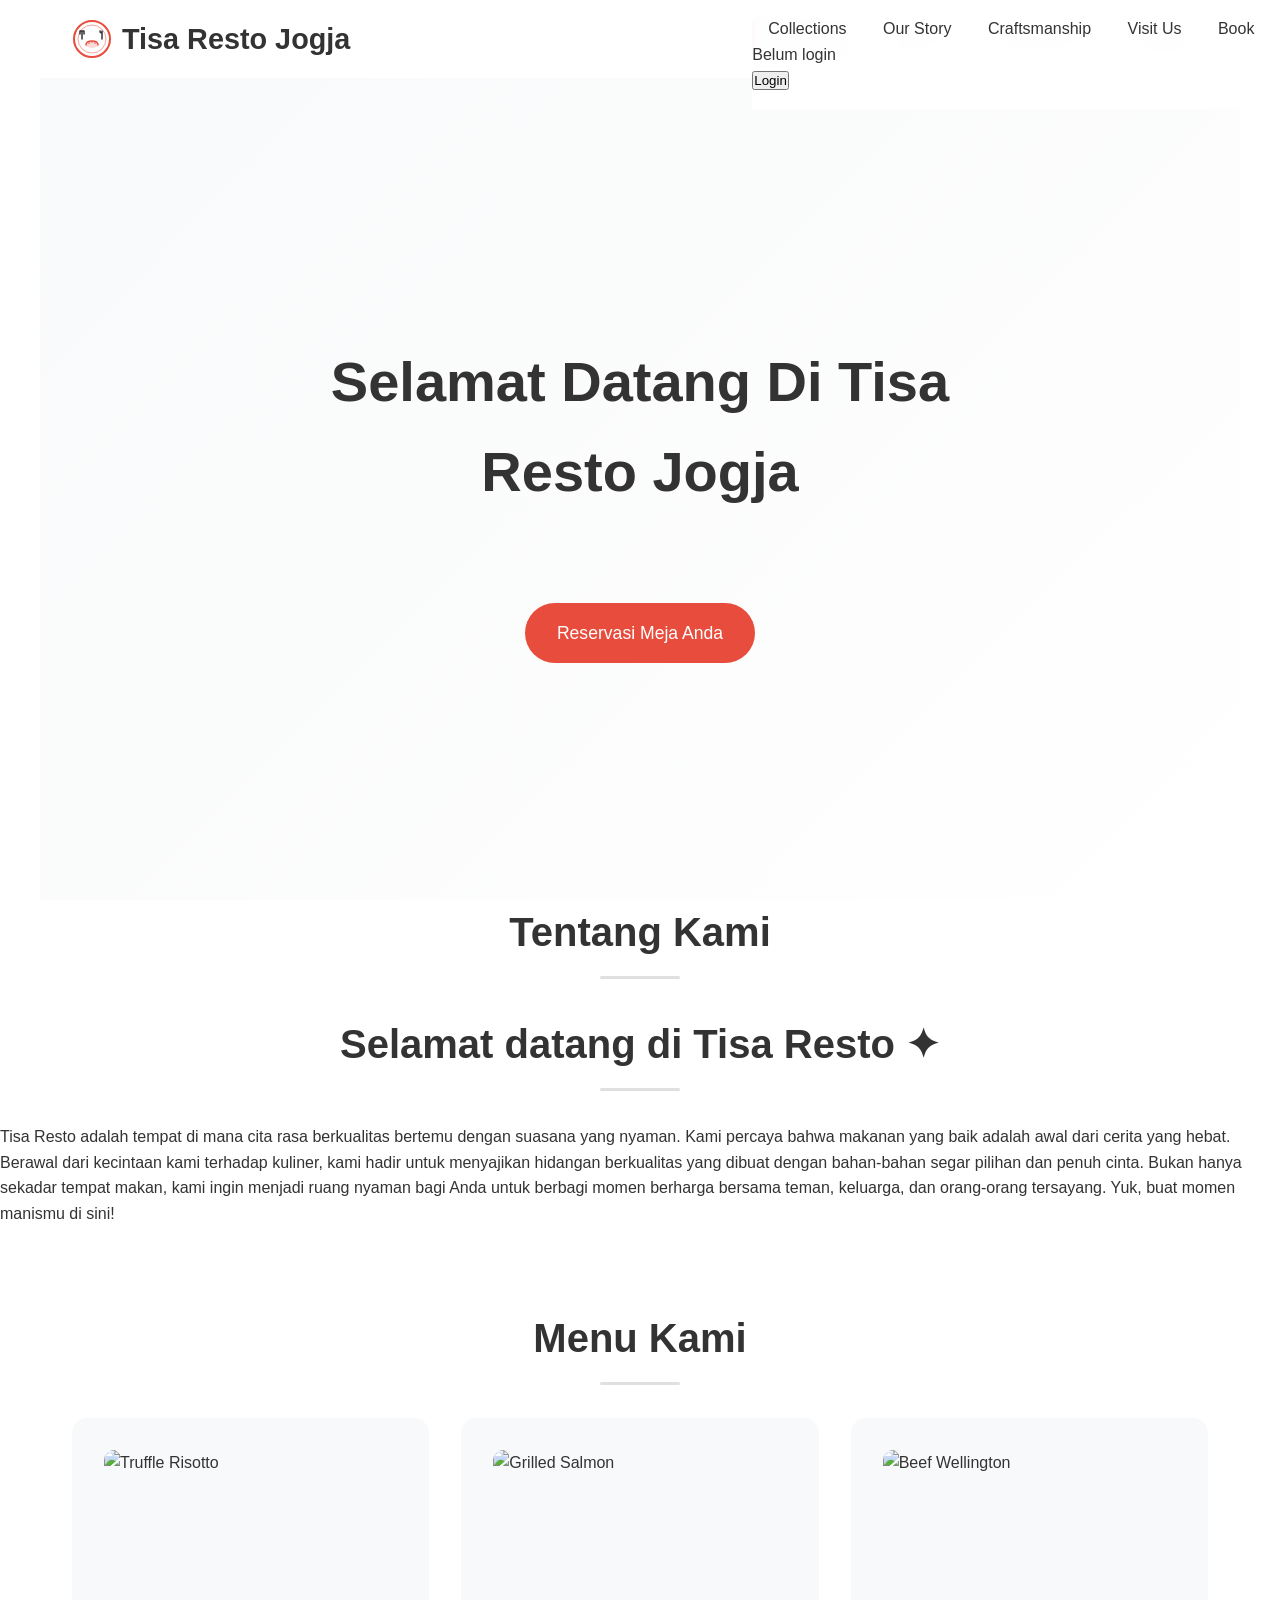
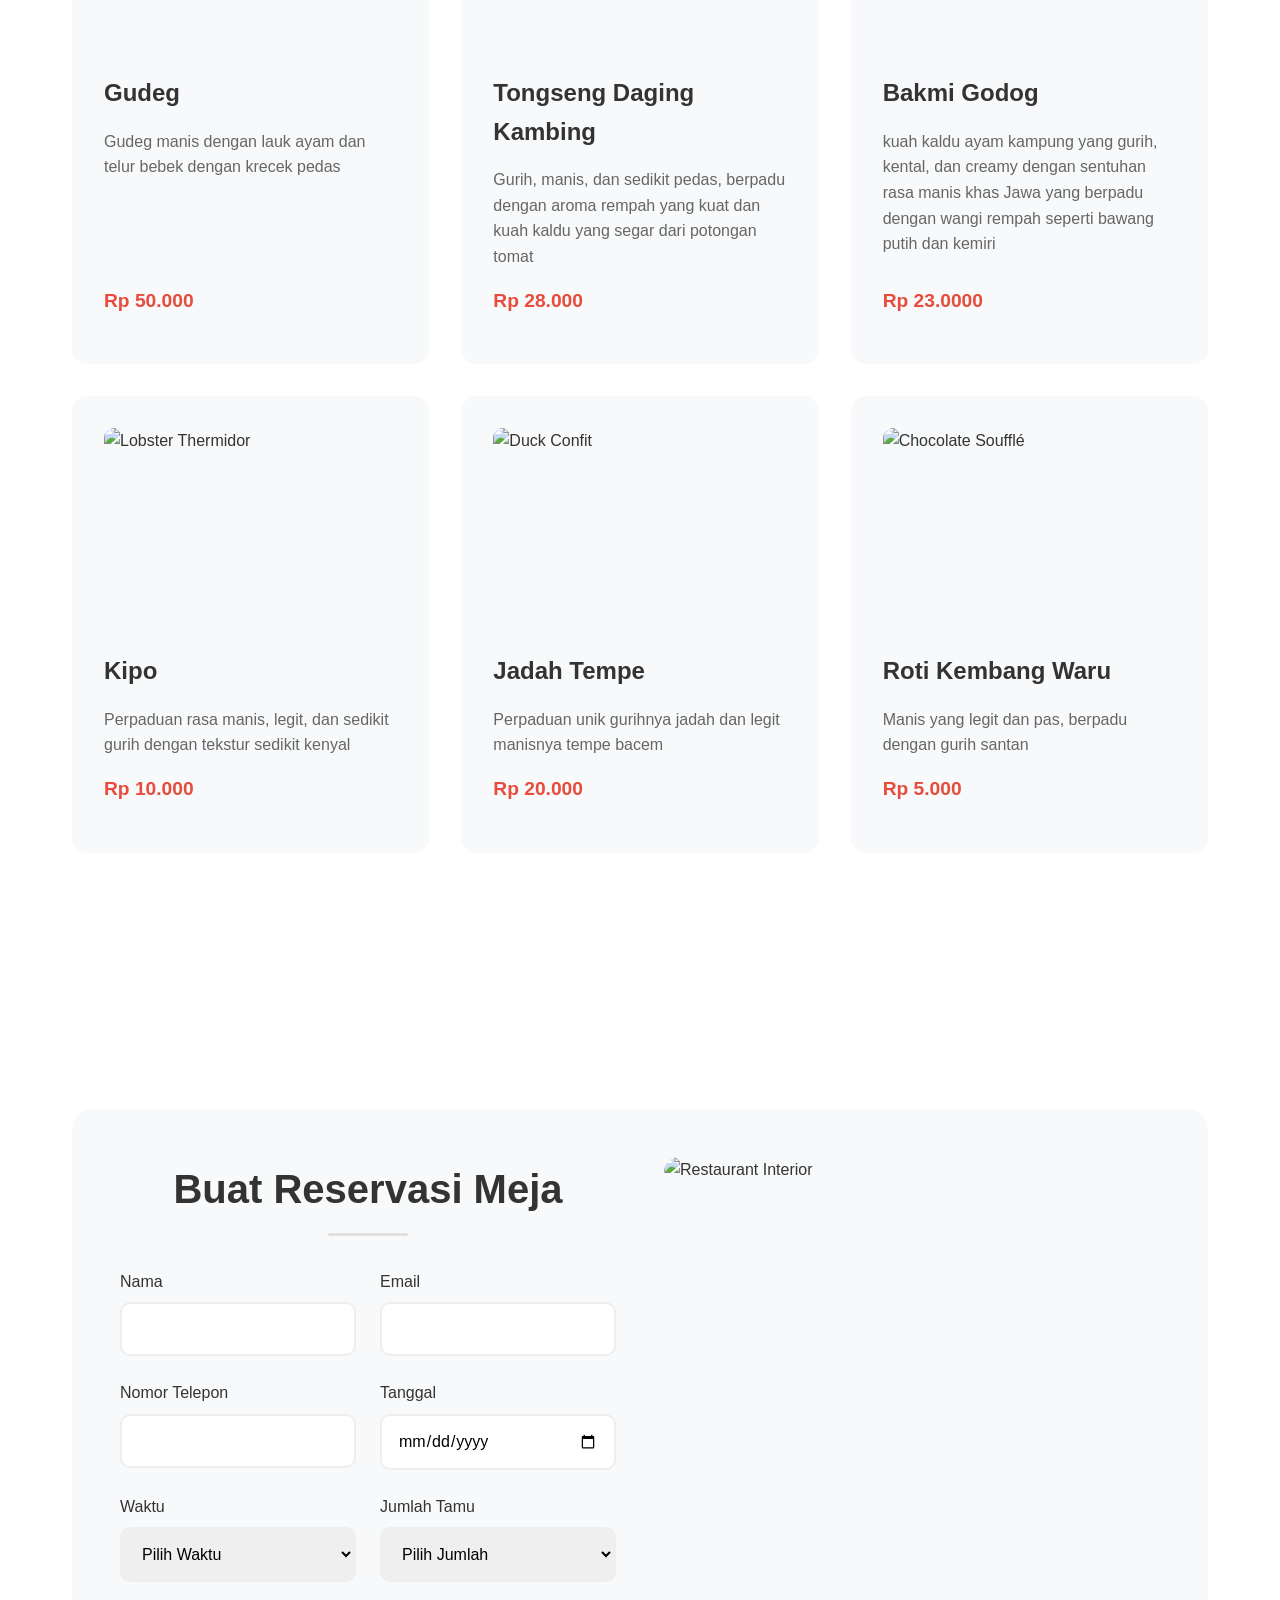
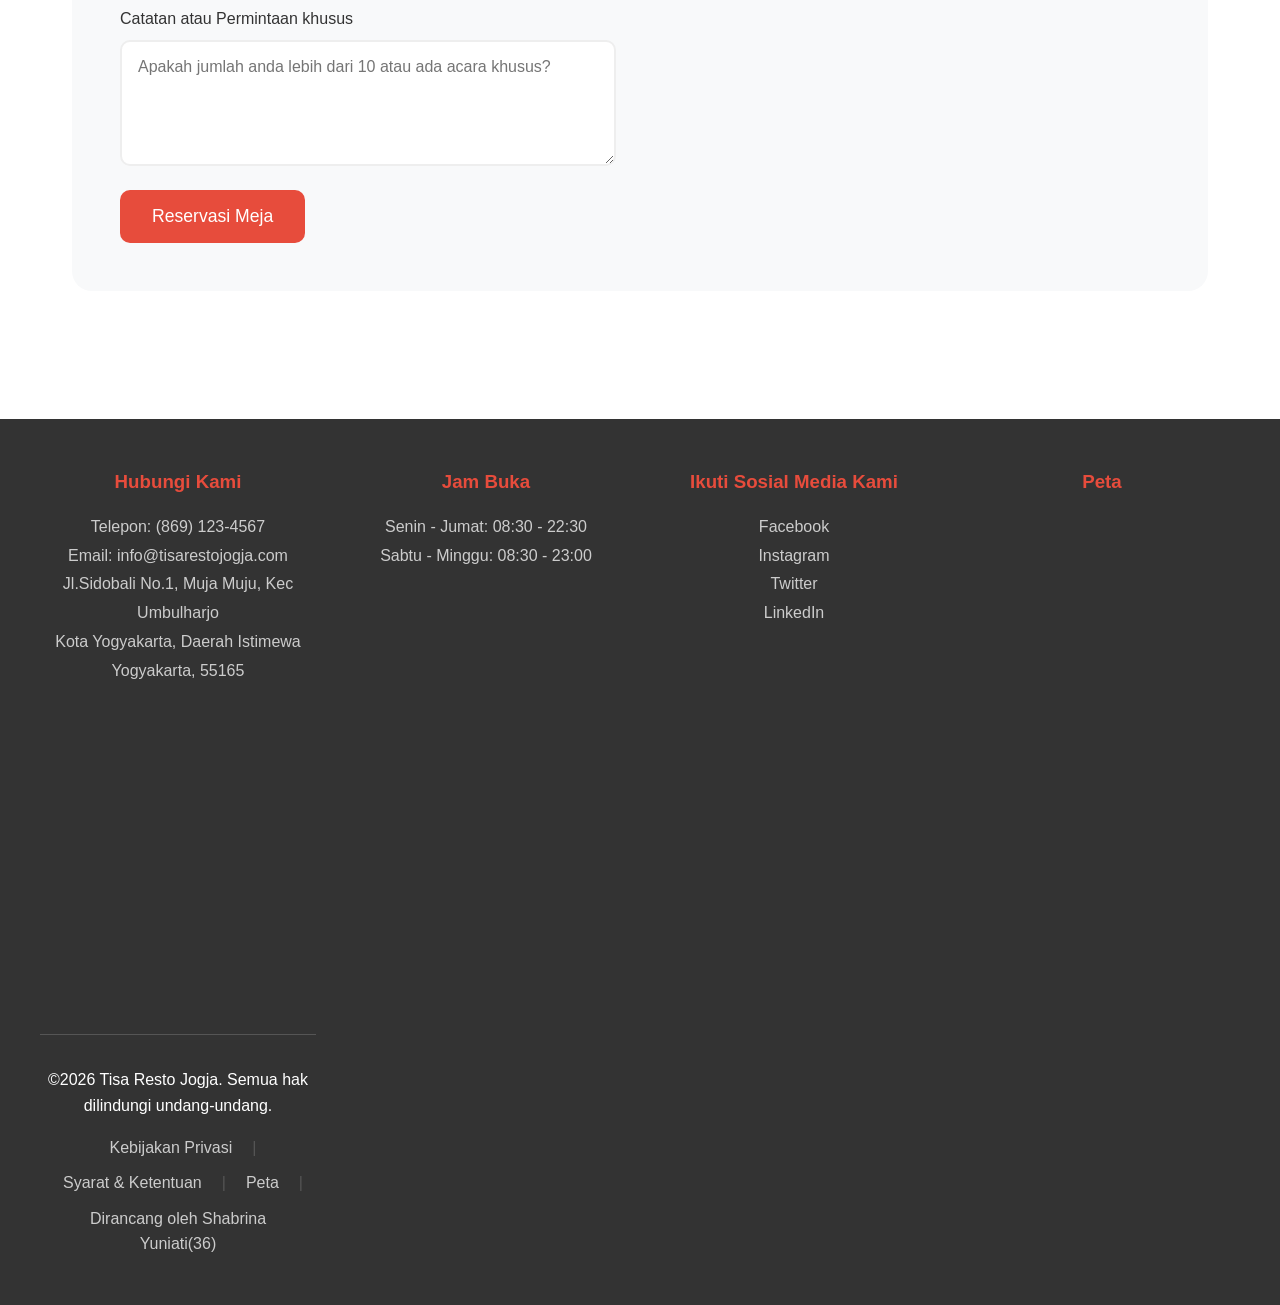
==== commit d2432223: "Update index.html" ====
--- a/index.html
+++ b/index.html
@@ -80,7 +80,8 @@
         </div>
     </section>
         <h2>Tentang Kami</h2>
-                         <p>Gurih, manis, dan sedikit pedas, berpadu dengan aroma rempah yang kuat dan kuah kaldu yang segar dari potongan tomat</p>
+       <h2 class="note-title">Selamat datang di Tisa Resto ✦</h2>
+            <p>Tisa Resto adalah tempat di mana cita rasa berkualitas bertemu dengan suasana yang nyaman. Kami percaya bahwa makanan yang baik adalah awal dari cerita yang hebat. Berawal dari kecintaan kami terhadap kuliner, kami hadir untuk menyajikan hidangan berkualitas yang dibuat dengan bahan-bahan segar pilihan dan penuh cinta. Bukan hanya sekadar tempat makan, kami ingin menjadi ruang nyaman bagi Anda untuk berbagi momen berharga bersama teman, keluarga, dan orang-orang tersayang. Yuk, buat momen manismu di sini!</p>
     
     <!-- Menu Section -->
     <section id="menu">
@@ -111,7 +112,7 @@
                 </div>
             </div>
             <div class="menu-item">
-                <img src="https://images.unsplash.com/photo-1615141982883-c7ad0e69fd62?w=400&h=200&fit=crop&crop=center" alt="Lobster Thermidor" class="menu-item-image">
+                <img src="https://github.com/user-attachments/assets/94e97090-c7df-434b-8482-ea856687c337?w=400&h=200&fit=crop&crop=center"alt="Lobster Thermidor" class="menu-item-image">
                 <div class="menu-item-content">
                     <h3>Kipo</h3>
                     <p>Perpaduan rasa manis, legit, dan sedikit gurih dengan tekstur sedikit kenyal</p>
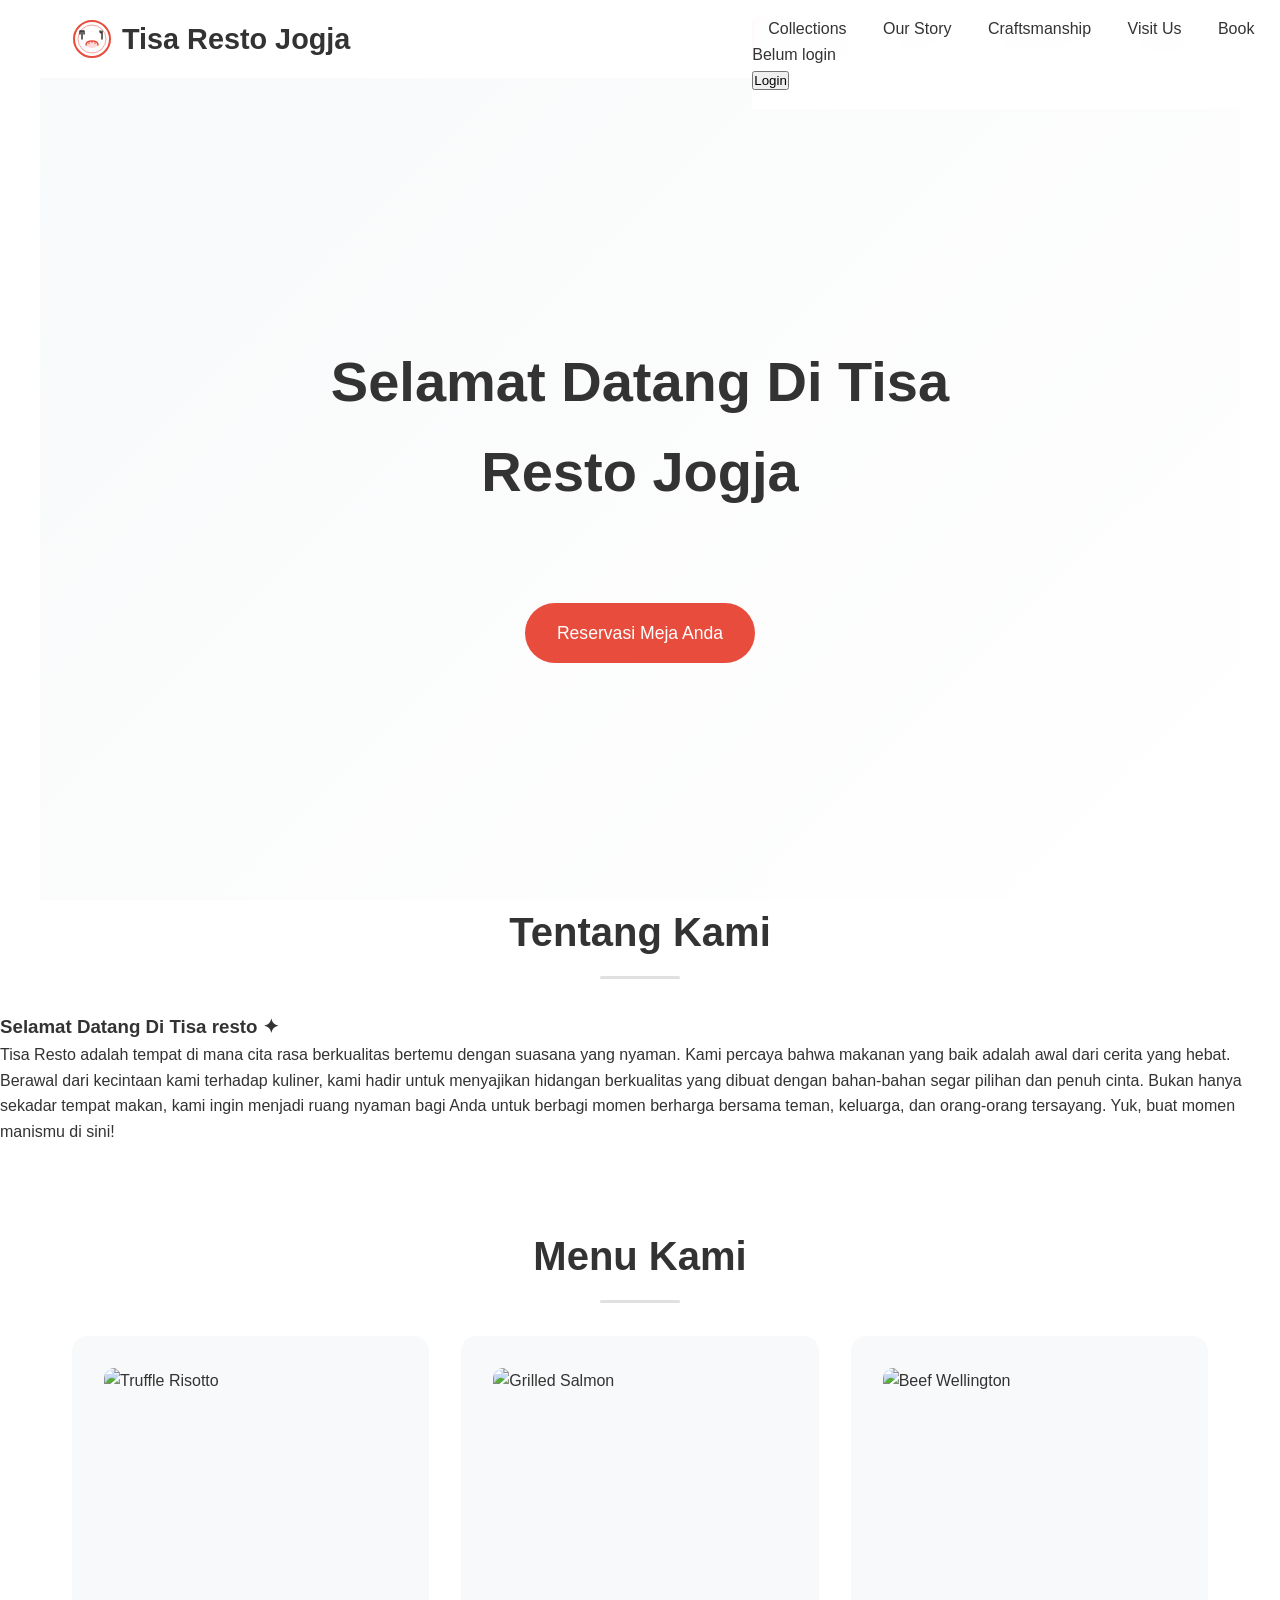
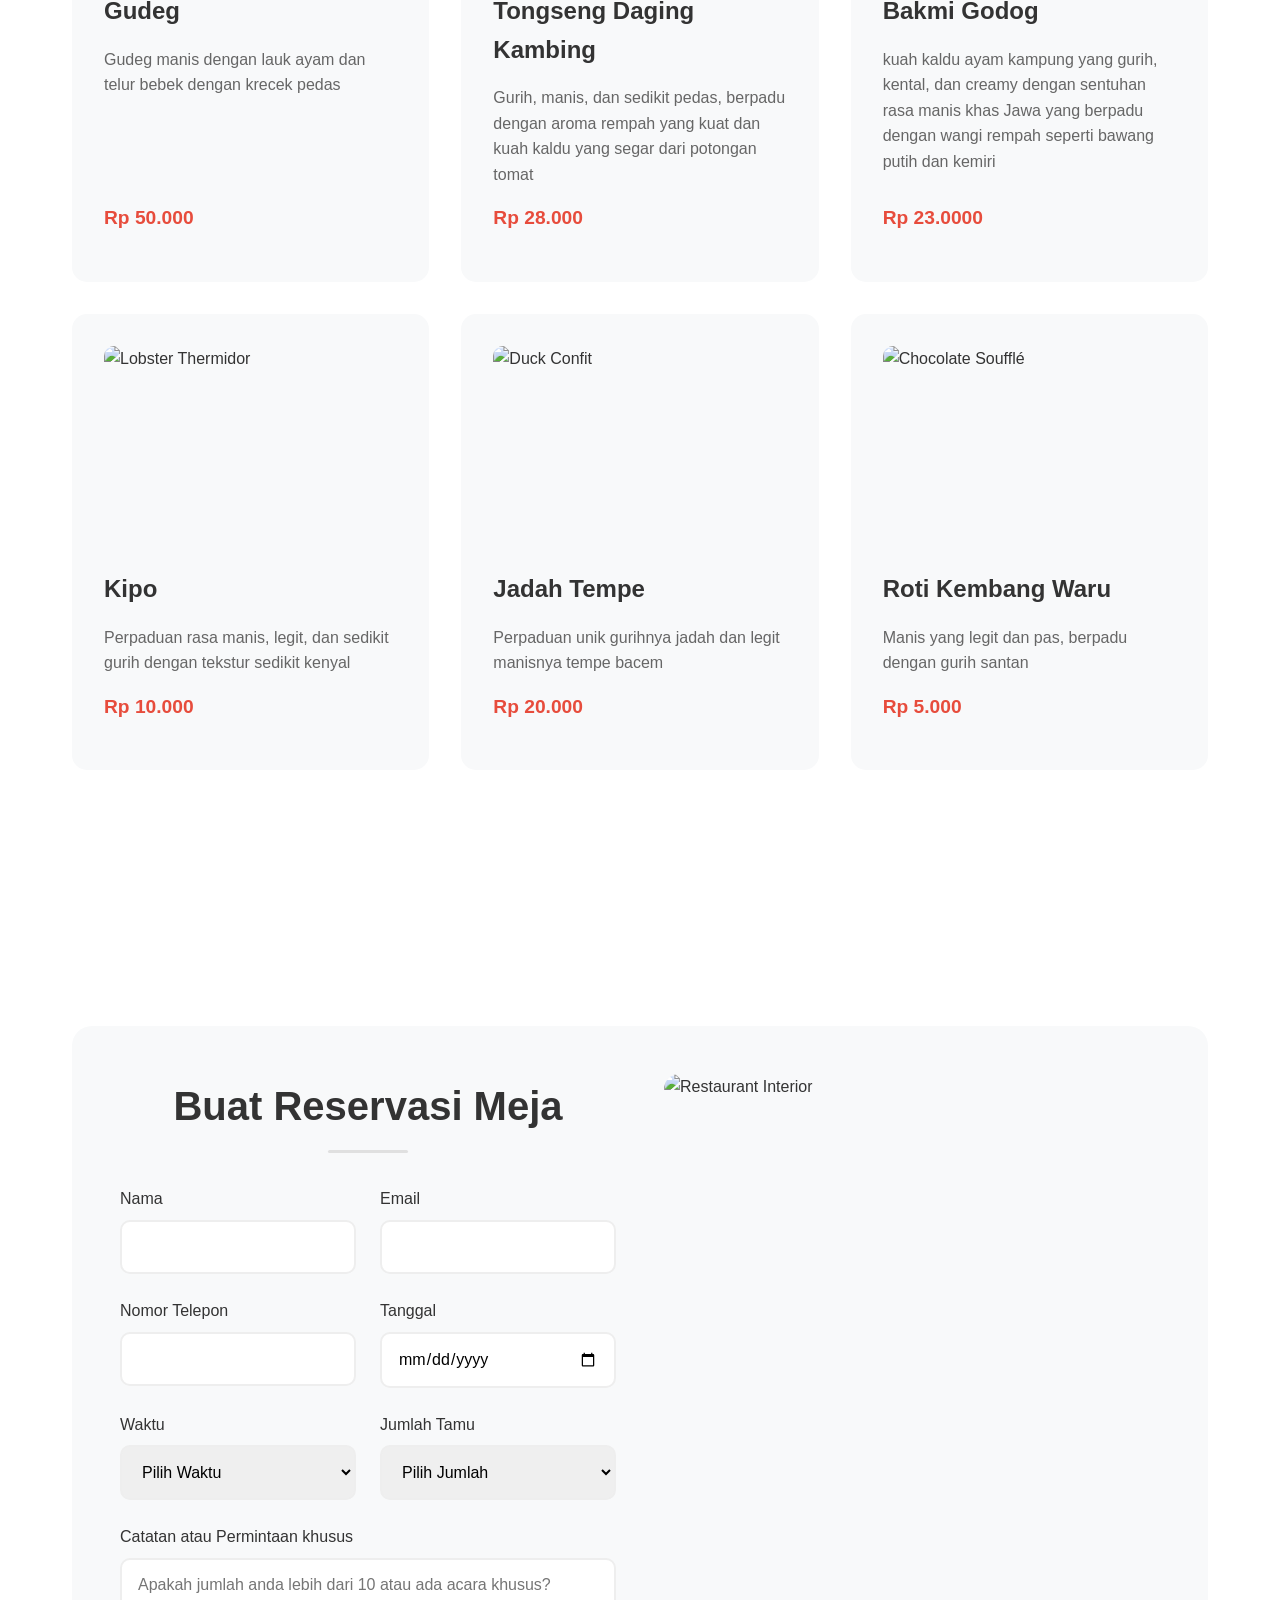
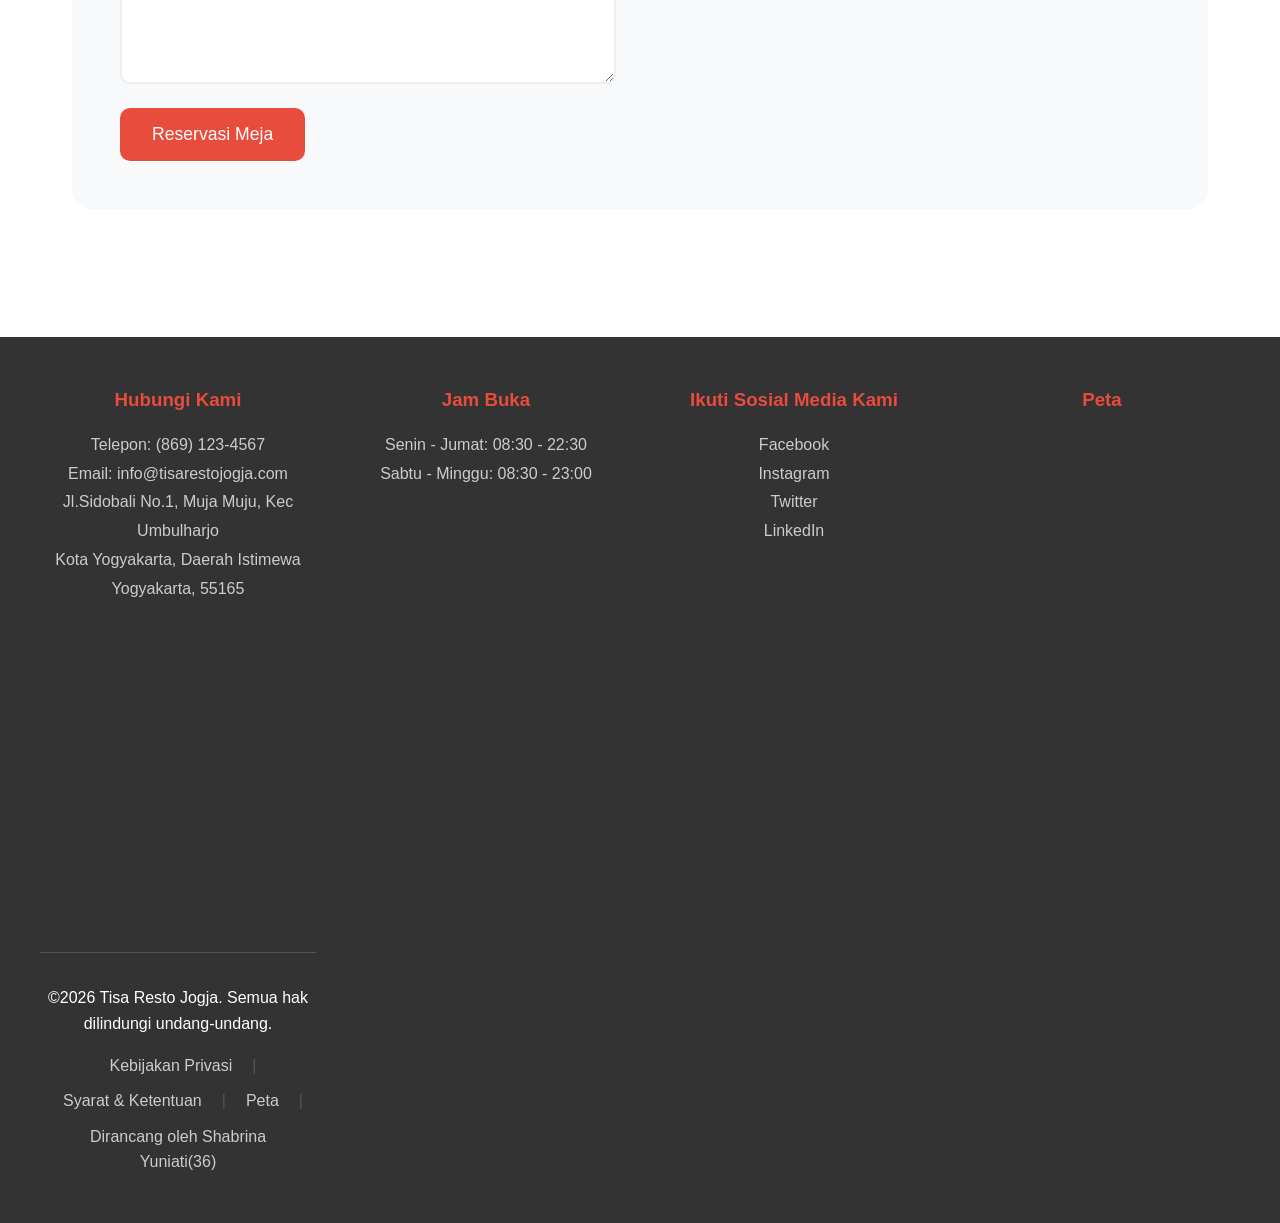
==== commit d25a2506: "Update index.html" ====
--- a/index.html
+++ b/index.html
@@ -80,7 +80,7 @@
         </div>
     </section>
         <h2>Tentang Kami</h2>
-       <h2 class="note-title">Selamat datang di Tisa Resto ✦</h2>
+      <h3>Selamat Datang Di Tisa resto ✦</h3> 
             <p>Tisa Resto adalah tempat di mana cita rasa berkualitas bertemu dengan suasana yang nyaman. Kami percaya bahwa makanan yang baik adalah awal dari cerita yang hebat. Berawal dari kecintaan kami terhadap kuliner, kami hadir untuk menyajikan hidangan berkualitas yang dibuat dengan bahan-bahan segar pilihan dan penuh cinta. Bukan hanya sekadar tempat makan, kami ingin menjadi ruang nyaman bagi Anda untuk berbagi momen berharga bersama teman, keluarga, dan orang-orang tersayang. Yuk, buat momen manismu di sini!</p>
     
     <!-- Menu Section -->
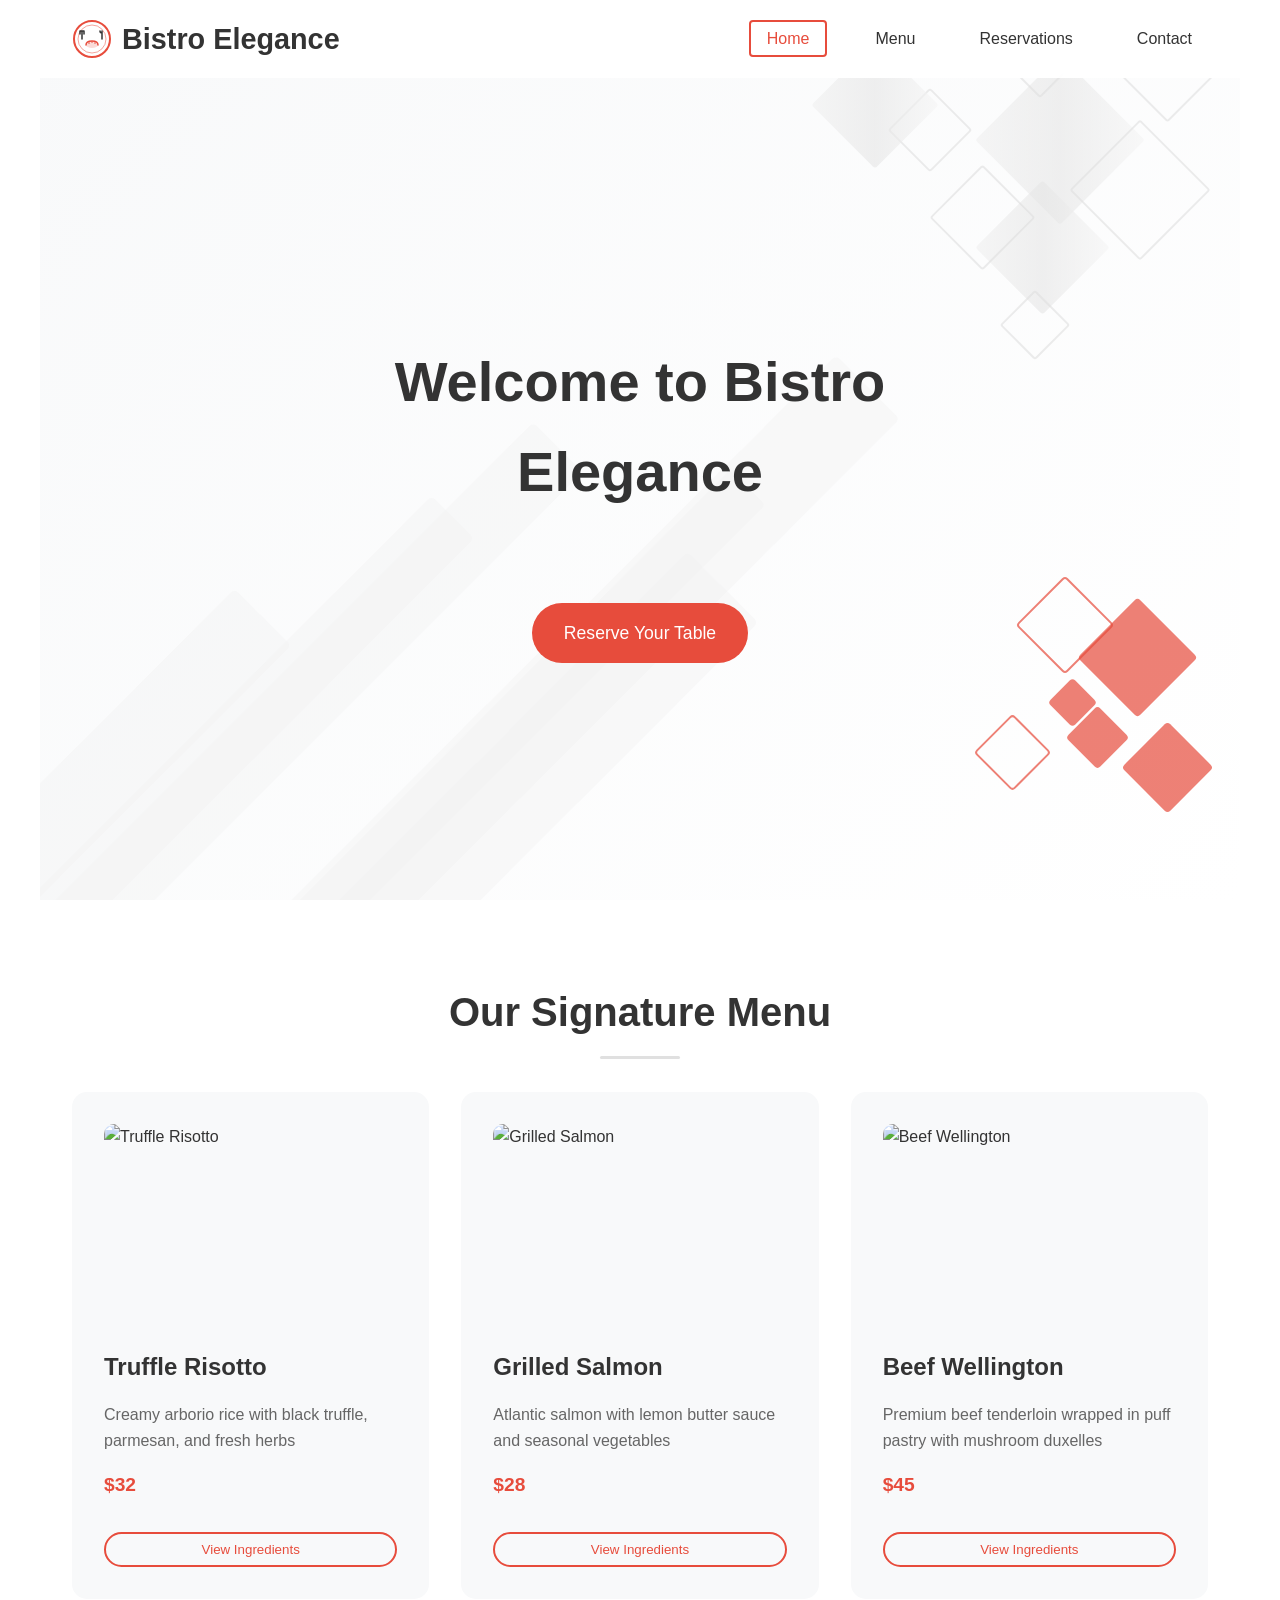
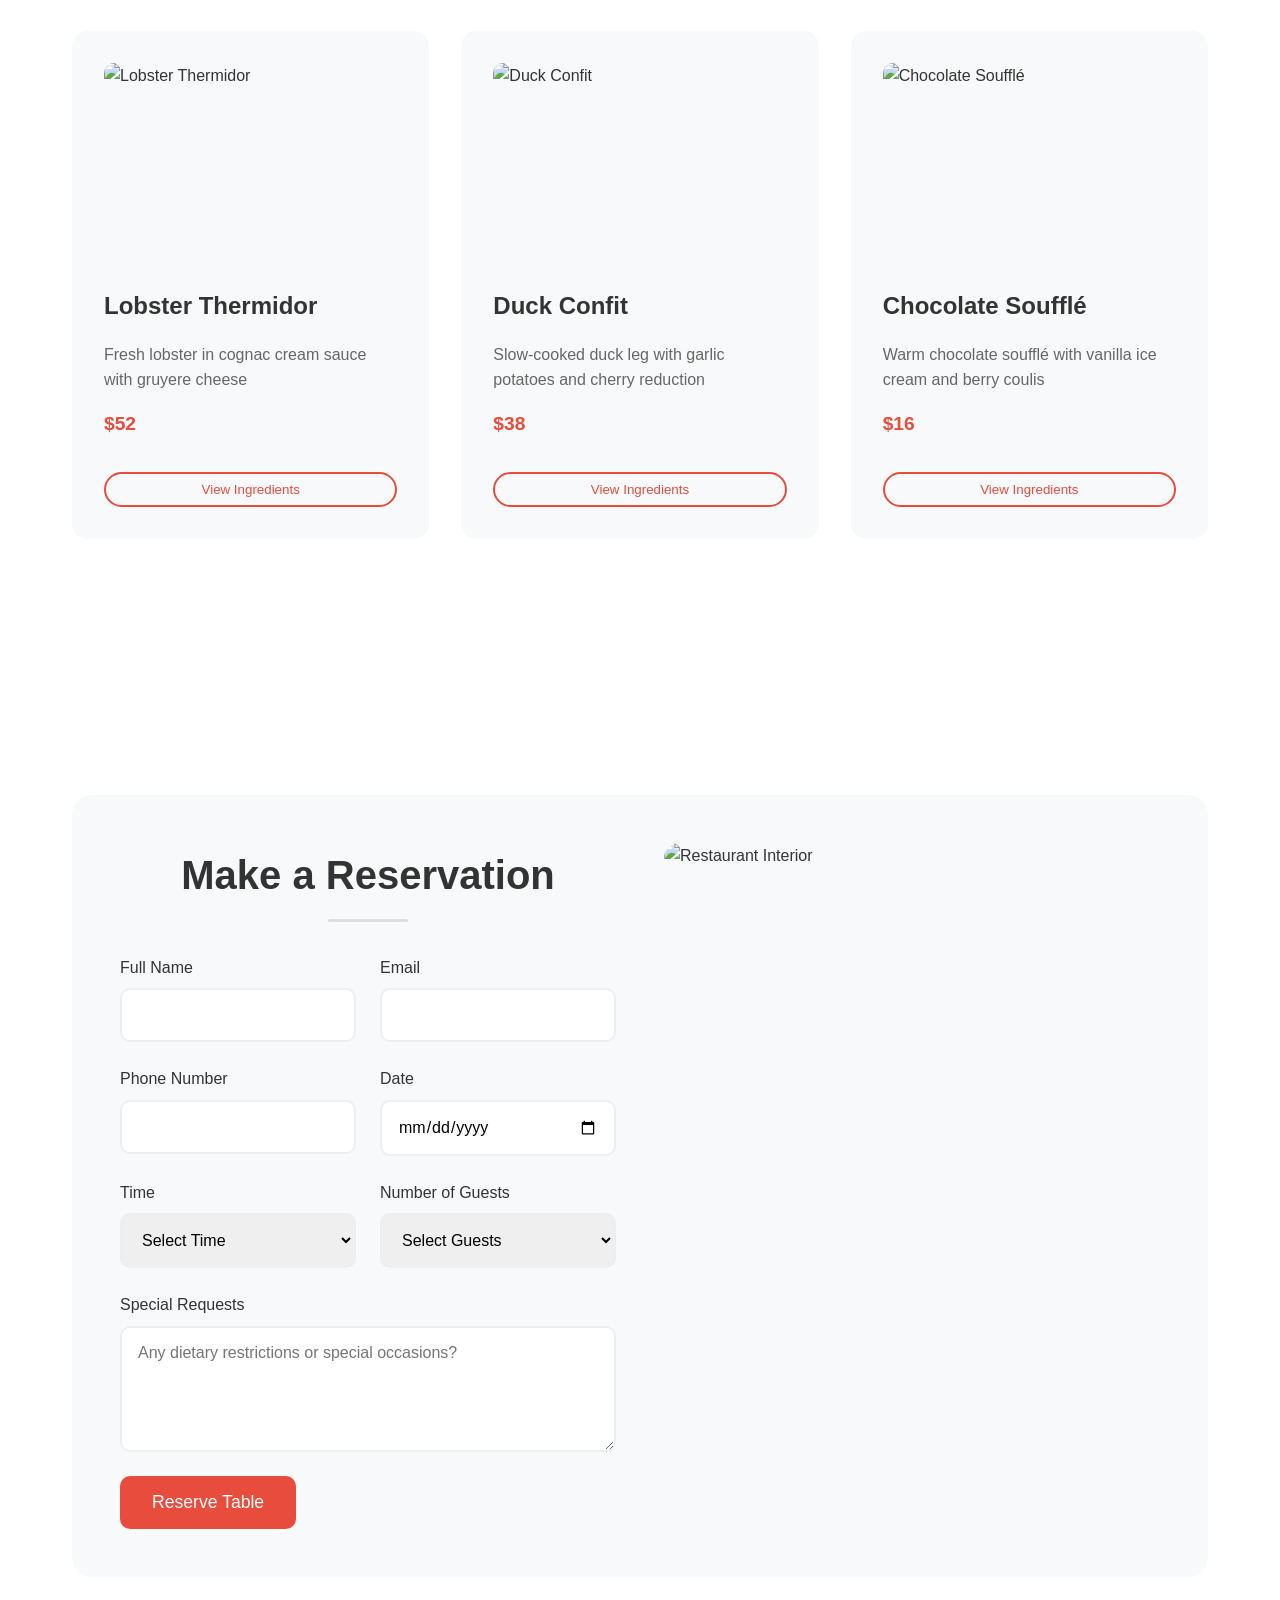
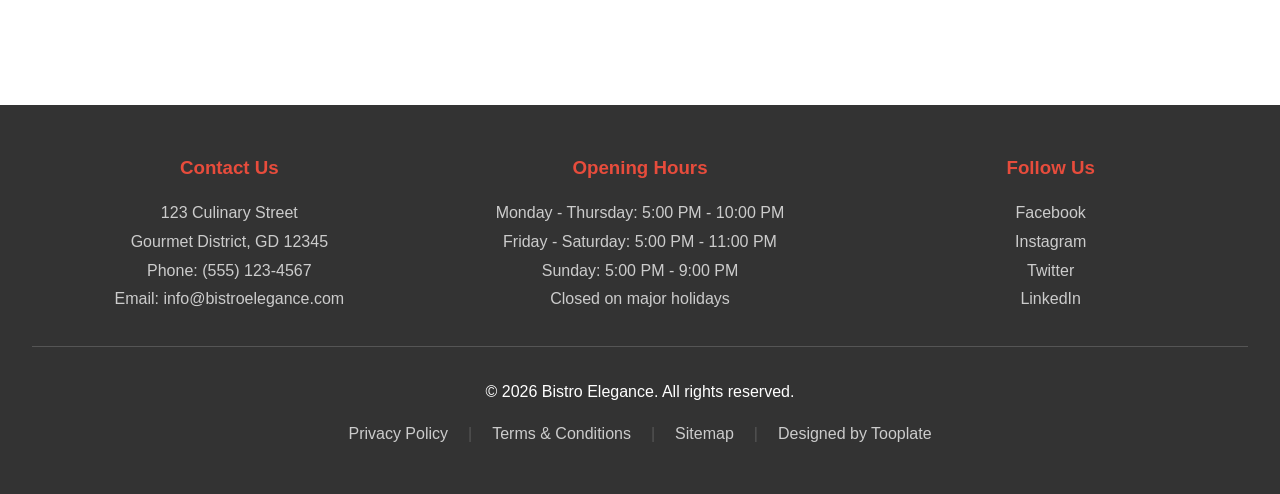
==== commit f6dd8460: "Add files via upload" ====
--- a/index.html
+++ b/index.html
@@ -3,7 +3,7 @@
 <head>
     <meta charset="UTF-8">
     <meta name="viewport" content="width=device-width, initial-scale=1.0">
-    <title>Tisa Resto Jogja - Makanan Tradisional Jogja</title>
+    <title>Bistro Elegance - Fine Dining Experience</title>
     <link rel="stylesheet" href="tooplate-bistro-elegance.css">
 <!--
 
@@ -38,23 +38,13 @@
                     <circle cx="20" cy="23" r="1" fill="#e74c3c" opacity="0.6"/>
                     <circle cx="23" cy="24" r="1" fill="#e74c3c" opacity="0.6"/>
                 </svg>
-                <span>Tisa Resto Jogja</span>
+                <span>Bistro Elegance</span>
             </a>
             <ul class="nav-links">
-                <li><a href="#home" class="active">Beranda</a></li>
+                <li><a href="#home" class="active">Home</a></li>
                 <li><a href="#menu">Menu</a></li>
-                <li><a href="#reservation">Reservasi</a></li>
-                <li><a href="#contact">Telepon</a></li>
-            <nav class="nav-main">
-                <a href="#collections">Collections</a>
-                <a href="#story">Our Story</a>
-                <a href="#craftsmanship">Craftsmanship</a>
-                <a href="#contact">Visit Us</a>
-                <a href="#contact" class="nav-cta">Book </a>
-                <p id="userInfo">Belum login</p>
-<div id="authArea">
-    <button onclick="goLogin()" class="nav-cta">Login</button>
-</div>
+                <li><a href="#reservation">Reservations</a></li>
+                <li><a href="#contact">Contact</a></li>
             </ul>
             <div class="menu-toggle">
                 <span></span>
@@ -70,69 +60,72 @@
         <div class="static-decoration"></div>
         <div class="bottom-right-decoration"></div>
         <div class="hero-content">
-            <h1>Selamat Datang Di Tisa Resto Jogja</h1>
+            <h1>Welcome to Bistro Elegance</h1>
             <p>
-                <span class="text-option">Rasakan keunggulan kuliner dalam suasana yang penuh keanggunan dan kemewahan</span>
-                <span class="text-option">Temukan cita rasa istimewa yang dibuat dengan penuh ketelitian</span>
-                <span class="text-option">Tempat di mana santapan mewah bertemu dengan momen-momen tak terlupakan</span>
+                <span class="text-option">Experience culinary excellence in an atmosphere of refined sophistication</span>
+                <span class="text-option">Discover exquisite flavors crafted with passion and precision</span>
+                <span class="text-option">Where fine dining meets unforgettable moments</span>
             </p>
-            <a href="#reservation" class="cta-btn">Reservasi Meja Anda</a>
+            <a href="#reservation" class="cta-btn">Reserve Your Table</a>
         </div>
     </section>
-        <h2>Tentang Kami</h2>
-      <h3>Selamat Datang Di Tisa resto ✦</h3> 
-            <p>Tisa Resto adalah tempat di mana cita rasa berkualitas bertemu dengan suasana yang nyaman. Kami percaya bahwa makanan yang baik adalah awal dari cerita yang hebat. Berawal dari kecintaan kami terhadap kuliner, kami hadir untuk menyajikan hidangan berkualitas yang dibuat dengan bahan-bahan segar pilihan dan penuh cinta. Bukan hanya sekadar tempat makan, kami ingin menjadi ruang nyaman bagi Anda untuk berbagi momen berharga bersama teman, keluarga, dan orang-orang tersayang. Yuk, buat momen manismu di sini!</p>
-    
+
     <!-- Menu Section -->
     <section id="menu">
-        <h2>Menu Kami</h2>
+        <h2>Our Signature Menu</h2>
         <div class="menu-grid">
             <div class="menu-item">
                 <img src="https://images.unsplash.com/photo-1476124369491-e7addf5db371?w=400&h=200&fit=crop&crop=center" alt="Truffle Risotto" class="menu-item-image">
                 <div class="menu-item-content">
-                    <h3>Gudeg</h3>
-                    <p>Gudeg manis dengan lauk ayam dan telur bebek dengan krecek pedas</p>
-                    <div class="price">Rp 50.000</div>
+                    <h3>Truffle Risotto</h3>
+                    <p>Creamy arborio rice with black truffle, parmesan, and fresh herbs</p>
+                    <div class="price">$32</div>
+                    <button class="ingredients-btn" onclick="showIngredients('truffle-risotto')">View Ingredients</button>
                 </div>
             </div>
             <div class="menu-item">
                 <img src="https://images.unsplash.com/photo-1467003909585-2f8a72700288?w=400&h=200&fit=crop&crop=center" alt="Grilled Salmon" class="menu-item-image">
                 <div class="menu-item-content">
-                    <h3>Tongseng Daging Kambing</h3>
-                    <p>Gurih, manis, dan sedikit pedas, berpadu dengan aroma rempah yang kuat dan kuah kaldu yang segar dari potongan tomat</p>
-                    <div class="price">Rp 28.000</div>
+                    <h3>Grilled Salmon</h3>
+                    <p>Atlantic salmon with lemon butter sauce and seasonal vegetables</p>
+                    <div class="price">$28</div>
+                    <button class="ingredients-btn" onclick="showIngredients('grilled-salmon')">View Ingredients</button>
                 </div>
             </div>
             <div class="menu-item">
                 <img src="https://images.unsplash.com/photo-1546833999-b9f581a1996d?w=400&h=200&fit=crop&crop=center" alt="Beef Wellington" class="menu-item-image">
                 <div class="menu-item-content">
-                    <h3>Bakmi Godog</h3>
-                    <p>kuah kaldu ayam kampung yang gurih, kental, dan creamy dengan sentuhan rasa manis khas Jawa yang berpadu dengan wangi rempah seperti bawang putih dan kemiri</p>
-                    <div class="price">Rp 23.0000</div>
-                </div>
-            </div>
-            <div class="menu-item">
-                <img src="https://github.com/user-attachments/assets/94e97090-c7df-434b-8482-ea856687c337?w=400&h=200&fit=crop&crop=center"alt="Lobster Thermidor" class="menu-item-image">
-                <div class="menu-item-content">
-                    <h3>Kipo</h3>
-                    <p>Perpaduan rasa manis, legit, dan sedikit gurih dengan tekstur sedikit kenyal</p>
-                    <div class="price">Rp 10.000</div>
+                    <h3>Beef Wellington</h3>
+                    <p>Premium beef tenderloin wrapped in puff pastry with mushroom duxelles</p>
+                    <div class="price">$45</div>
+                    <button class="ingredients-btn" onclick="showIngredients('beef-wellington')">View Ingredients</button>
+                </div>
+            </div>
+            <div class="menu-item">
+                <img src="https://images.unsplash.com/photo-1615141982883-c7ad0e69fd62?w=400&h=200&fit=crop&crop=center" alt="Lobster Thermidor" class="menu-item-image">
+                <div class="menu-item-content">
+                    <h3>Lobster Thermidor</h3>
+                    <p>Fresh lobster in cognac cream sauce with gruyere cheese</p>
+                    <div class="price">$52</div>
+                    <button class="ingredients-btn" onclick="showIngredients('lobster-thermidor')">View Ingredients</button>
                 </div>
             </div>
             <div class="menu-item">
                 <img src="https://images.unsplash.com/photo-1544025162-d76694265947?w=400&h=200&fit=crop&crop=center" alt="Duck Confit" class="menu-item-image">
                 <div class="menu-item-content">
-                    <h3>Jadah Tempe</h3>
-                    <p>Perpaduan unik gurihnya jadah dan legit manisnya tempe bacem</p>
-                    <div class="price">Rp 20.000</div>
+                    <h3>Duck Confit</h3>
+                    <p>Slow-cooked duck leg with garlic potatoes and cherry reduction</p>
+                    <div class="price">$38</div>
+                    <button class="ingredients-btn" onclick="showIngredients('duck-confit')">View Ingredients</button>
                 </div>
             </div>
             <div class="menu-item">
                 <img src="https://images.unsplash.com/photo-1578985545062-69928b1d9587?w=400&h=200&fit=crop&crop=center" alt="Chocolate Soufflé" class="menu-item-image">
                 <div class="menu-item-content">
-                    <h3>Roti Kembang Waru</h3>
-                    <p>Manis yang legit dan pas, berpadu dengan gurih santan</p>
-                    <div class="price">Rp 5.000</div>
+                    <h3>Chocolate Soufflé</h3>
+                    <p>Warm chocolate soufflé with vanilla ice cream and berry coulis</p>
+                    <div class="price">$16</div>
+                    <button class="ingredients-btn" onclick="showIngredients('chocolate-souffle')">View Ingredients</button>
                 </div>
             </div>
         </div>
@@ -142,10 +135,10 @@
     <section id="reservation">
         <div class="reservation">
             <div class="reservation-left">
-                <h2>Buat Reservasi Meja</h2>
+                <h2>Make a Reservation</h2>
                 <form class="reservation-form" onsubmit="handleReservation(event)">
                     <div class="form-group">
-                        <label for="name">Nama</label>
+                        <label for="name">Full Name</label>
                         <input type="text" id="name" name="name" required>
                     </div>
                     <div class="form-group">
@@ -153,49 +146,47 @@
                         <input type="email" id="email" name="email" required>
                     </div>
                     <div class="form-group">
-                        <label for="phone">Nomor Telepon</label>
+                        <label for="phone">Phone Number</label>
                         <input type="tel" id="phone" name="phone" required>
                     </div>
                     <div class="form-group">
-                        <label for="date">Tanggal</label>
+                        <label for="date">Date</label>
                         <input type="date" id="date" name="date" required>
                     </div>
                     <div class="form-group">
-                        <label for="time">Waktu</label>
+                        <label for="time">Time</label>
                         <select id="time" name="time" required>
-                            <option value="">Pilih Waktu</option>
-                            <option value="17:00">09:00</option>
-                            <option value="17:30">10:00</option>
-                            <option value="18:00">13:00</option>
-                            <option value="18:30">14:00</option>
-                            <option value="19:00">16:00</option>
-                            <option value="19:30">17:00</option>
-                            <option value="20:00">19:00</option>
-                            <option value="20:30">20:00</option>
-                            <option value="21:00">21:00</option>
+                            <option value="">Select Time</option>
+                            <option value="17:00">5:00 PM</option>
+                            <option value="17:30">5:30 PM</option>
+                            <option value="18:00">6:00 PM</option>
+                            <option value="18:30">6:30 PM</option>
+                            <option value="19:00">7:00 PM</option>
+                            <option value="19:30">7:30 PM</option>
+                            <option value="20:00">8:00 PM</option>
+                            <option value="20:30">8:30 PM</option>
+                            <option value="21:00">9:00 PM</option>
                         </select>
                     </div>
                     <div class="form-group">
-                        <label for="guests">Jumlah Tamu</label>
+                        <label for="guests">Number of Guests</label>
                         <select id="guests" name="guests" required>
-                            <option value="">Pilih Jumlah</option>
-                            <option value="1">1</option>
-                            <option value="2">2</option>
-                            <option value="3">3</option>
-                            <option value="4">4</option>
-                            <option value="5">5</option>
-                            <option value="6">6</option>
-                            <option value="7">7</option>
-                            <option value="8">8</option>
-                            <option value="9">9</option>
-                            <option value="10">10</option>
+                            <option value="">Select Guests</option>
+                            <option value="1">1 Guest</option>
+                            <option value="2">2 Guests</option>
+                            <option value="3">3 Guests</option>
+                            <option value="4">4 Guests</option>
+                            <option value="5">5 Guests</option>
+                            <option value="6">6 Guests</option>
+                            <option value="7">7 Guests</option>
+                            <option value="8">8 Guests</option>
                         </select>
                     </div>
                     <div class="form-group full-width">
-                        <label for="special">Catatan atau Permintaan khusus</label>
-                        <textarea id="special" name="special" rows="5" placeholder="Apakah jumlah anda lebih dari 10 atau ada acara khusus?"></textarea>
-                    </div>
-                    <button type="submit" class="submit-btn">Reservasi Meja</button>
+                        <label for="special">Special Requests</label>
+                        <textarea id="special" name="special" rows="5" placeholder="Any dietary restrictions or special occasions?"></textarea>
+                    </div>
+                    <button type="submit" class="submit-btn">Reserve Table</button>
                 </form>
             </div>
             <div class="reservation-right">
@@ -208,42 +199,50 @@
     <footer id="contact">
         <div class="footer-content">
             <div class="footer-section">
-                <h3>Hubungi Kami</h3>
-                <p>Telepon: (869) 123-4567<br>
-                Email: info@tisarestojogja.com<br>
-                Jl.Sidobali No.1, Muja Muju, Kec Umbulharjo<br>
-                Kota Yogyakarta, Daerah Istimewa Yogyakarta, 55165</p>
+                <h3>Contact Us</h3>
+                <p>123 Culinary Street<br>
+                Gourmet District, GD 12345<br>
+                Phone: (555) 123-4567<br>
+                Email: info@bistroelegance.com</p>
             </div>
             <div class="footer-section">
-                <h3>Jam Buka</h3>
-                <p>Senin - Jumat: 08:30 - 22:30<br>
-                Sabtu - Minggu: 08:30 - 23:00<br>
+                <h3>Opening Hours</h3>
+                <p>Monday - Thursday: 5:00 PM - 10:00 PM<br>
+                Friday - Saturday: 5:00 PM - 11:00 PM<br>
+                Sunday: 5:00 PM - 9:00 PM<br>
+                Closed on major holidays</p>
             </div>
             <div class="footer-section">
-                <h3>Ikuti Sosial Media Kami</h3>
+                <h3>Follow Us</h3>
                 <p><a href="#">Facebook</a><br>
                 <a href="#">Instagram</a><br>
                 <a href="#">Twitter</a><br>
                 <a href="#">LinkedIn</a></p>
             </div>
-            <div class="footer-section">
-                <h3>Peta</h3>
-                <iframe src="https://www.google.com/maps/embed?pb=!1m18!1m12!1m3!1d3952.8996318537265!2d110.39538499999999!3d-7.800449999999997!2m3!1f0!2f0!3f0!3m2!1i1024!2i768!4f13.1!3m3!1m2!1s0x2e7a57669d43fe55%3A0x75fae1bb400d4da5!2sSMA%20Negeri%208%20Yogyakarta!5e0!3m2!1sid!2sid!4v1779547520065!5m2!1sid!2sid" width="600" height="450" style="border:0;" allowfullscreen="" loading="lazy" referrerpolicy="no-referrer-when-downgrade"></iframe>
-             </div>
+        </div>
         <div style="margin-top: 2rem; padding-top: 2rem; border-top: 1px solid #555; text-align: center;">
-            <p>&copy;2026 Tisa Resto Jogja. Semua hak dilindungi undang-undang.</p>
+            <p>&copy; 2026 Bistro Elegance. All rights reserved.</p>
             <div class="footer-links">
-                <a href="#">Kebijakan Privasi</a>
+                <a href="#">Privacy Policy</a>
                 <span>|</span>
-                <a href="#">Syarat & Ketentuan</a>
+                <a href="#">Terms & Conditions</a>
                 <span>|</span>
-                <a href="#">Peta</a>
+                <a href="#">Sitemap</a>
                 <span>|</span>
-                <a rel="nofollow noopener" href="https://kawaishanio-design.github.io/RitiMedi.com/" target="_blank">Dirancang oleh Shabrina Yuniati(36)</a>
+                <a rel="nofollow noopener" href="https://www.tooplate.com" target="_blank">Designed by Tooplate</a>
             </div>
         </div>
     </footer>
-    <script src="template-maison-doree.js"></script>
-      <script src="login/js/welcome.js"></script>
+
+    <!-- Ingredients Modal -->
+    <div id="ingredientsModal" class="modal">
+        <div class="modal-content">
+            <span class="close" onclick="closeModal()">&times;</span>
+            <h3 id="modalTitle">Dish Ingredients</h3>
+            <ul id="ingredientsList" class="ingredient-list"></ul>
+        </div>
+    </div>
+
+<script src="tooplate-bistro-scripts.js"></script>
 </body>
-</html>
+</html>
